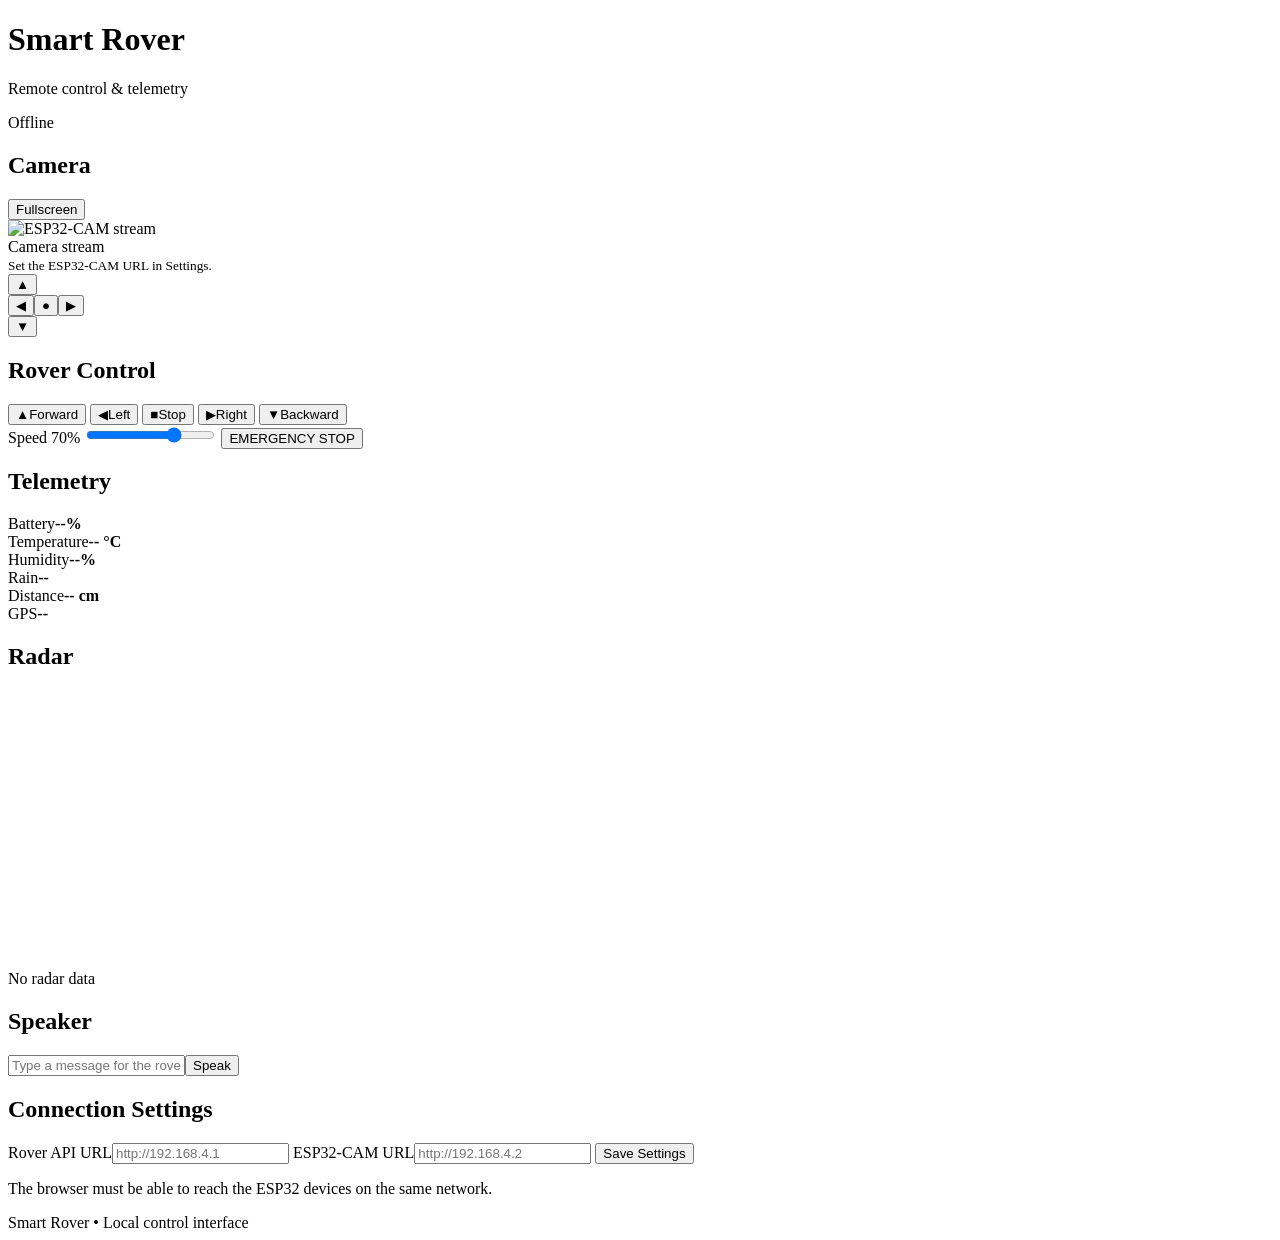
==== Website/index.html @ 69a56b9a "Create index.html" ====
<!DOCTYPE html>
<html lang="en">
<head>
<meta charset="UTF-8">
<meta name="viewport" content="width=device-width, initial-scale=1.0">
<title>Smart Rover Control</title>
<link rel="stylesheet" href="style.css">
</head>
<body>
<header class="topbar">
  <div><h1>Smart Rover</h1><p>Remote control & telemetry</p></div>
  <div class="status"><span id="connectionDot"></span><span id="connectionText">Offline</span></div>
</header>
<main class="grid">
<section class="card video-card">
  <div class="card-head"><h2>Camera</h2><button id="fullscreenBtn" class="small">Fullscreen</button></div>
  <div class="video-wrap"><img id="cameraFeed" alt="ESP32-CAM stream"><div id="cameraPlaceholder">Camera stream<br><small>Set the ESP32-CAM URL in Settings.</small></div></div>
  <div class="camera-controls">
    <button data-cam="up">▲</button>
    <div><button data-cam="left">◀</button><button data-cam="center">●</button><button data-cam="right">▶</button></div>
    <button data-cam="down">▼</button>
  </div>
</section>
<section class="card drive-card">
  <h2>Rover Control</h2>
  <div class="dpad">
    <button data-drive="forward">▲<span>Forward</span></button>
    <button data-drive="left">◀<span>Left</span></button>
    <button data-drive="stop" class="stop">■<span>Stop</span></button>
    <button data-drive="right">▶<span>Right</span></button>
    <button data-drive="backward">▼<span>Backward</span></button>
  </div>
  <label>Speed <output id="speedValue">70%</output></label>
  <input id="speed" type="range" min="0" max="100" value="70">
  <button id="emergency" class="danger">EMERGENCY STOP</button>
</section>
<section class="card telemetry"><h2>Telemetry</h2><div class="stats">
  <div><span>Battery</span><strong id="battery">--%</strong></div>
  <div><span>Temperature</span><strong id="temperature">-- °C</strong></div>
  <div><span>Humidity</span><strong id="humidity">--%</strong></div>
  <div><span>Rain</span><strong id="rain">--</strong></div>
  <div><span>Distance</span><strong id="distance">-- cm</strong></div>
  <div><span>GPS</span><strong id="gps">--</strong></div>
</div></section>
<section class="card radar"><h2>Radar</h2><canvas id="radarCanvas" width="420" height="260"></canvas><p id="radarText">No radar data</p></section>
<section class="card speaker"><h2>Speaker</h2><div class="row"><input id="speakerText" maxlength="120" placeholder="Type a message for the rover"><button id="speakBtn">Speak</button></div></section>
<section class="card settings"><h2>Connection Settings</h2>
<label>Rover API URL<input id="roverUrl" placeholder="http://192.168.4.1"></label>
<label>ESP32-CAM URL<input id="camUrl" placeholder="http://192.168.4.2"></label>
<button id="saveSettings">Save Settings</button>
<p class="muted">The browser must be able to reach the ESP32 devices on the same network.</p>
</section>
</main>
<footer>Smart Rover • Local control interface</footer>
<script src="app.js"></script>
</body>
</html>
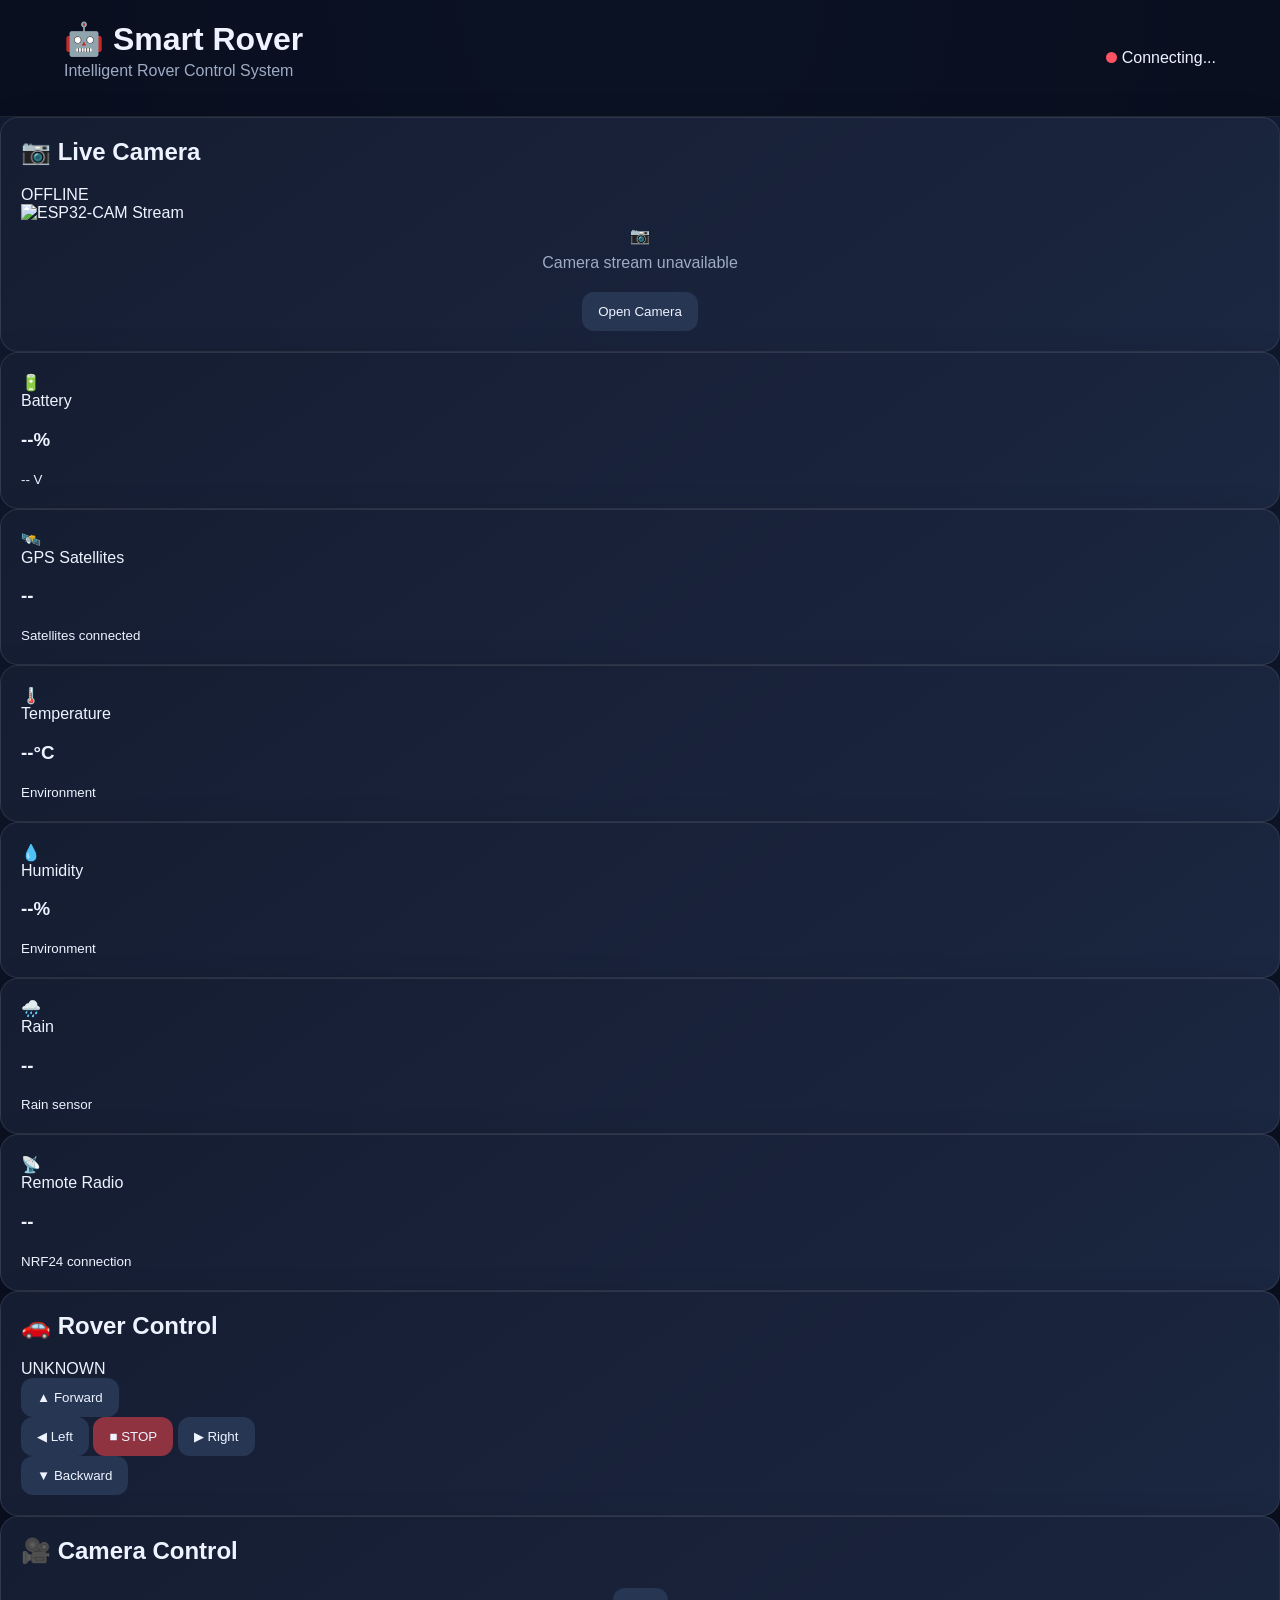
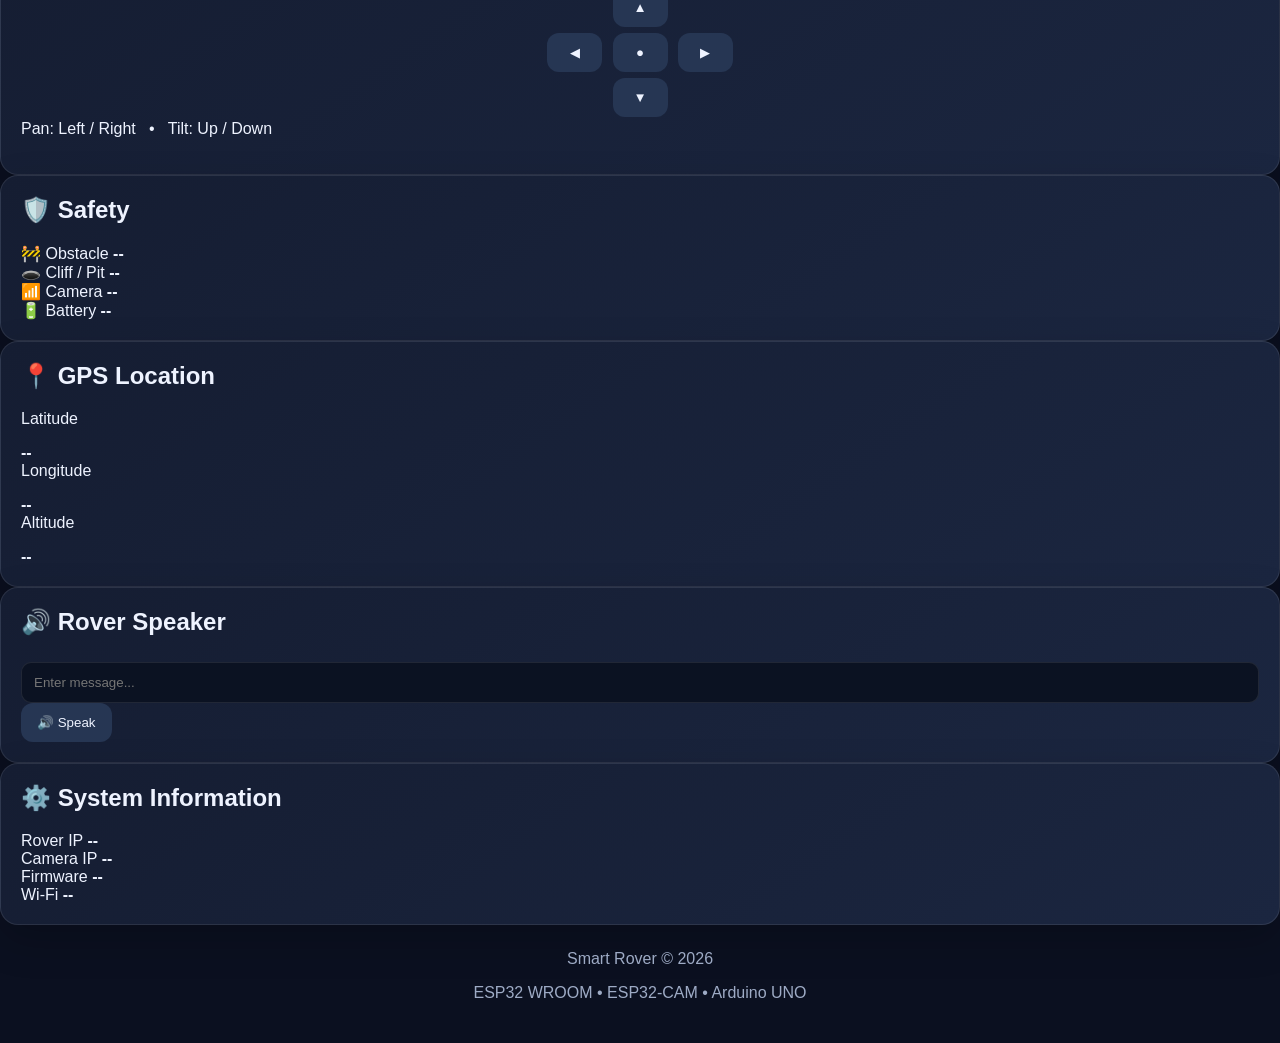
==== commit 4b17ccdc: "Update index.html" ====
--- a/Website/index.html
+++ b/Website/index.html
@@ -1,57 +1,505 @@
 <!DOCTYPE html>
 <html lang="en">
+
 <head>
-<meta charset="UTF-8">
-<meta name="viewport" content="width=device-width, initial-scale=1.0">
-<title>Smart Rover Control</title>
-<link rel="stylesheet" href="style.css">
+    <meta charset="UTF-8">
+
+    <meta
+        name="viewport"
+        content="width=device-width, initial-scale=1.0"
+    >
+
+    <title>Smart Rover</title>
+
+    <link rel="stylesheet" href="style.css">
 </head>
+
 <body>
+
 <header class="topbar">
-  <div><h1>Smart Rover</h1><p>Remote control & telemetry</p></div>
-  <div class="status"><span id="connectionDot"></span><span id="connectionText">Offline</span></div>
+
+    <div>
+        <h1>🤖 Smart Rover</h1>
+        <p>Intelligent Rover Control System</p>
+    </div>
+
+    <div class="connection">
+        <span id="connectionDot" class="dot offline"></span>
+        <span id="connectionText">Connecting...</span>
+    </div>
+
 </header>
-<main class="grid">
-<section class="card video-card">
-  <div class="card-head"><h2>Camera</h2><button id="fullscreenBtn" class="small">Fullscreen</button></div>
-  <div class="video-wrap"><img id="cameraFeed" alt="ESP32-CAM stream"><div id="cameraPlaceholder">Camera stream<br><small>Set the ESP32-CAM URL in Settings.</small></div></div>
-  <div class="camera-controls">
-    <button data-cam="up">▲</button>
-    <div><button data-cam="left">◀</button><button data-cam="center">●</button><button data-cam="right">▶</button></div>
-    <button data-cam="down">▼</button>
-  </div>
-</section>
-<section class="card drive-card">
-  <h2>Rover Control</h2>
-  <div class="dpad">
-    <button data-drive="forward">▲<span>Forward</span></button>
-    <button data-drive="left">◀<span>Left</span></button>
-    <button data-drive="stop" class="stop">■<span>Stop</span></button>
-    <button data-drive="right">▶<span>Right</span></button>
-    <button data-drive="backward">▼<span>Backward</span></button>
-  </div>
-  <label>Speed <output id="speedValue">70%</output></label>
-  <input id="speed" type="range" min="0" max="100" value="70">
-  <button id="emergency" class="danger">EMERGENCY STOP</button>
-</section>
-<section class="card telemetry"><h2>Telemetry</h2><div class="stats">
-  <div><span>Battery</span><strong id="battery">--%</strong></div>
-  <div><span>Temperature</span><strong id="temperature">-- °C</strong></div>
-  <div><span>Humidity</span><strong id="humidity">--%</strong></div>
-  <div><span>Rain</span><strong id="rain">--</strong></div>
-  <div><span>Distance</span><strong id="distance">-- cm</strong></div>
-  <div><span>GPS</span><strong id="gps">--</strong></div>
-</div></section>
-<section class="card radar"><h2>Radar</h2><canvas id="radarCanvas" width="420" height="260"></canvas><p id="radarText">No radar data</p></section>
-<section class="card speaker"><h2>Speaker</h2><div class="row"><input id="speakerText" maxlength="120" placeholder="Type a message for the rover"><button id="speakBtn">Speak</button></div></section>
-<section class="card settings"><h2>Connection Settings</h2>
-<label>Rover API URL<input id="roverUrl" placeholder="http://192.168.4.1"></label>
-<label>ESP32-CAM URL<input id="camUrl" placeholder="http://192.168.4.2"></label>
-<button id="saveSettings">Save Settings</button>
-<p class="muted">The browser must be able to reach the ESP32 devices on the same network.</p>
-</section>
+
+
+<main class="dashboard">
+
+    <!-- =========================
+         CAMERA
+    ========================== -->
+
+    <section class="camera-card card">
+
+        <div class="card-title">
+            <h2>📷 Live Camera</h2>
+
+            <span id="cameraStatus" class="badge">
+                OFFLINE
+            </span>
+        </div>
+
+        <div class="camera-container">
+
+            <img
+                id="cameraStream"
+                src=""
+                alt="ESP32-CAM Stream"
+            >
+
+            <div
+                id="cameraPlaceholder"
+                class="camera-placeholder"
+            >
+                <div class="camera-icon">📷</div>
+                <p>Camera stream unavailable</p>
+
+                <button
+                    class="primary-button"
+                    onclick="openCamera()"
+                >
+                    Open Camera
+                </button>
+            </div>
+
+        </div>
+
+    </section>
+
+
+    <!-- =========================
+         STATUS
+    ========================== -->
+
+    <section class="status-grid">
+
+        <div class="status-card card">
+            <span class="status-icon">🔋</span>
+
+            <div>
+                <p>Battery</p>
+                <h3>
+                    <span id="battery">--</span>%
+                </h3>
+
+                <small>
+                    <span id="voltage">--</span> V
+                </small>
+            </div>
+        </div>
+
+
+        <div class="status-card card">
+            <span class="status-icon">🛰️</span>
+
+            <div>
+                <p>GPS Satellites</p>
+                <h3 id="satellites">--</h3>
+                <small>Satellites connected</small>
+            </div>
+        </div>
+
+
+        <div class="status-card card">
+            <span class="status-icon">🌡️</span>
+
+            <div>
+                <p>Temperature</p>
+                <h3>
+                    <span id="temperature">--</span>°C
+                </h3>
+
+                <small>Environment</small>
+            </div>
+        </div>
+
+
+        <div class="status-card card">
+            <span class="status-icon">💧</span>
+
+            <div>
+                <p>Humidity</p>
+                <h3>
+                    <span id="humidity">--</span>%
+                </h3>
+
+                <small>Environment</small>
+            </div>
+        </div>
+
+
+        <div class="status-card card">
+            <span class="status-icon">🌧️</span>
+
+            <div>
+                <p>Rain</p>
+                <h3 id="rain">--</h3>
+
+                <small>Rain sensor</small>
+            </div>
+        </div>
+
+
+        <div class="status-card card">
+            <span class="status-icon">📡</span>
+
+            <div>
+                <p>Remote Radio</p>
+                <h3 id="radio">--</h3>
+
+                <small>NRF24 connection</small>
+            </div>
+        </div>
+
+    </section>
+
+
+    <!-- =========================
+         ROVER CONTROL
+    ========================== -->
+
+    <section class="card control-card">
+
+        <div class="card-title">
+
+            <h2>🚗 Rover Control</h2>
+
+            <span
+                id="systemState"
+                class="badge"
+            >
+                UNKNOWN
+            </span>
+
+        </div>
+
+
+        <div class="control-pad">
+
+            <button
+                class="control-button forward"
+                onmousedown="move('forward')"
+                ontouchstart="move('forward')"
+            >
+                ▲
+                <span>Forward</span>
+            </button>
+
+
+            <div class="middle-controls">
+
+                <button
+                    class="control-button"
+                    onmousedown="move('left')"
+                    ontouchstart="move('left')"
+                >
+                    ◀
+                    <span>Left</span>
+                </button>
+
+
+                <button
+                    class="control-button stop"
+                    onclick="stopRover()"
+                >
+                    ■
+                    <span>STOP</span>
+                </button>
+
+
+                <button
+                    class="control-button"
+                    onmousedown="move('right')"
+                    ontouchstart="move('right')"
+                >
+                    ▶
+                    <span>Right</span>
+                </button>
+
+            </div>
+
+
+            <button
+                class="control-button backward"
+                onmousedown="move('backward')"
+                ontouchstart="move('backward')"
+            >
+                ▼
+                <span>Backward</span>
+            </button>
+
+        </div>
+
+    </section>
+
+
+    <!-- =========================
+         CAMERA CONTROL
+    ========================== -->
+
+    <section class="two-column">
+
+        <div class="card">
+
+            <div class="card-title">
+                <h2>🎥 Camera Control</h2>
+            </div>
+
+
+            <div class="camera-controls">
+
+                <button
+                    class="camera-button"
+                    onclick="cameraMove('up')"
+                >
+                    ▲
+                </button>
+
+
+                <div>
+
+                    <button
+                        class="camera-button"
+                        onclick="cameraMove('left')"
+                    >
+                        ◀
+                    </button>
+
+
+                    <button
+                        class="camera-button center"
+                        onclick="cameraCenter()"
+                    >
+                        ●
+                    </button>
+
+
+                    <button
+                        class="camera-button"
+                        onclick="cameraMove('right')"
+                    >
+                        ▶
+                    </button>
+
+                </div>
+
+
+                <button
+                    class="camera-button"
+                    onclick="cameraMove('down')"
+                >
+                    ▼
+                </button>
+
+            </div>
+
+            <p class="hint">
+                Pan: Left / Right &nbsp; • &nbsp;
+                Tilt: Up / Down
+            </p>
+
+        </div>
+
+
+        <!-- =========================
+             SAFETY
+        ========================== -->
+
+        <div class="card">
+
+            <div class="card-title">
+                <h2>🛡️ Safety</h2>
+            </div>
+
+
+            <div class="safety-row">
+
+                <span>🚧 Obstacle</span>
+
+                <strong id="obstacle">
+                    --
+                </strong>
+
+            </div>
+
+
+            <div class="safety-row">
+
+                <span>🕳️ Cliff / Pit</span>
+
+                <strong id="cliff">
+                    --
+                </strong>
+
+            </div>
+
+
+            <div class="safety-row">
+
+                <span>📶 Camera</span>
+
+                <strong id="cameraConnection">
+                    --
+                </strong>
+
+            </div>
+
+
+            <div class="safety-row">
+
+                <span>🔋 Battery</span>
+
+                <strong id="batterySafety">
+                    --
+                </strong>
+
+            </div>
+
+        </div>
+
+    </section>
+
+
+    <!-- =========================
+         GPS
+    ========================== -->
+
+    <section class="card">
+
+        <div class="card-title">
+            <h2>📍 GPS Location</h2>
+        </div>
+
+
+        <div class="gps-grid">
+
+            <div>
+                <p>Latitude</p>
+                <strong id="latitude">
+                    --
+                </strong>
+            </div>
+
+
+            <div>
+                <p>Longitude</p>
+                <strong id="longitude">
+                    --
+                </strong>
+            </div>
+
+
+            <div>
+                <p>Altitude</p>
+                <strong id="altitude">
+                    --
+                </strong>
+            </div>
+
+        </div>
+
+    </section>
+
+
+    <!-- =========================
+         SPEAKER
+    ========================== -->
+
+    <section class="card speaker-card">
+
+        <div class="card-title">
+            <h2>🔊 Rover Speaker</h2>
+        </div>
+
+
+        <div class="speaker-controls">
+
+            <input
+                id="speakerText"
+                type="text"
+                placeholder="Enter message..."
+                maxlength="100"
+            >
+
+
+            <button
+                class="primary-button"
+                onclick="speakText()"
+            >
+                🔊 Speak
+            </button>
+
+        </div>
+
+    </section>
+
+
+    <!-- =========================
+         SYSTEM INFORMATION
+    ========================== -->
+
+    <section class="card system-card">
+
+        <div class="card-title">
+            <h2>⚙️ System Information</h2>
+        </div>
+
+
+        <div class="system-grid">
+
+            <div>
+                <span>Rover IP</span>
+                <strong id="roverIP">--</strong>
+            </div>
+
+
+            <div>
+                <span>Camera IP</span>
+                <strong id="cameraIP">--</strong>
+            </div>
+
+
+            <div>
+                <span>Firmware</span>
+                <strong id="firmware">--</strong>
+            </div>
+
+
+            <div>
+                <span>Wi-Fi</span>
+                <strong id="wifiStatus">--</strong>
+            </div>
+
+        </div>
+
+    </section>
+
 </main>
-<footer>Smart Rover • Local control interface</footer>
+
+
+<footer>
+
+    <p>
+        Smart Rover © 2026
+    </p>
+
+    <p>
+        ESP32 WROOM • ESP32-CAM • Arduino UNO
+    </p>
+
+</footer>
+
+
 <script src="app.js"></script>
+
 </body>
+
 </html>
--- a/Website/style.css
+++ b/Website/style.css
@@ -0,0 +1,13 @@
+:root{--bg:#0b1020;--card:#151d32;--card2:#1b2640;--text:#eef3ff;--muted:#9eabc5;--danger:#ff5364;--ok:#48d597;--border:rgba(255,255,255,.09)}
+*{box-sizing:border-box}body{margin:0;background:radial-gradient(circle at top,#172642,var(--bg) 55%);color:var(--text);font-family:Arial,sans-serif}
+.topbar{display:flex;justify-content:space-between;align-items:center;padding:20px 5%;border-bottom:1px solid var(--border);background:rgba(5,9,20,.65)}
+h1,h2,p{margin-top:0}h1{margin-bottom:4px}.topbar p,.muted{color:var(--muted)}.status{display:flex;gap:9px;align-items:center;font-weight:bold}#connectionDot{width:11px;height:11px;border-radius:50%;background:var(--danger);display:inline-block}
+.grid{width:min(1200px,92%);margin:25px auto;display:grid;grid-template-columns:repeat(2,minmax(0,1fr));gap:18px}.card{background:linear-gradient(145deg,var(--card),var(--card2));border:1px solid var(--border);border-radius:18px;padding:20px;box-shadow:0 15px 40px rgba(0,0,0,.2)}
+.video-card{grid-column:span 2}.card-head{display:flex;justify-content:space-between;align-items:center}.video-wrap{position:relative;background:#05070d;min-height:380px;border-radius:12px;overflow:hidden;display:flex;align-items:center;justify-content:center}
+#cameraFeed{width:100%;height:100%;max-height:560px;object-fit:contain;display:none}#cameraPlaceholder{text-align:center;color:var(--muted);line-height:1.7}
+button{border:0;border-radius:12px;background:#263653;color:var(--text);padding:12px 16px;cursor:pointer}button:hover{background:#345078}.small{padding:8px 12px}.danger{background:var(--danger);width:100%;margin-top:18px;font-weight:bold}.stop{background:#8f3340}
+.dpad{display:grid;grid-template-columns:repeat(3,1fr);gap:10px;max-width:330px;margin:20px auto}.dpad button:nth-child(1){grid-column:2}.dpad button:nth-child(2){grid-column:1}.dpad button:nth-child(3){grid-column:2}.dpad button:nth-child(4){grid-column:3}.dpad button:nth-child(5){grid-column:2}.dpad button span{display:block;font-size:11px;color:var(--muted);margin-top:3px}
+.camera-controls{text-align:center;margin-top:14px}.camera-controls button{margin:3px;min-width:55px}label{display:block;margin:14px 0;color:var(--muted)}input[type=range]{width:100%}
+input[type=text],input:not([type]){width:100%;padding:12px;border-radius:10px;border:1px solid var(--border);background:#0b1222;color:var(--text);margin-top:7px}.stats{display:grid;grid-template-columns:repeat(2,1fr);gap:12px}.stats div{padding:15px;background:#0e1628;border-radius:12px}.stats span{display:block;color:var(--muted);font-size:13px;margin-bottom:6px}.stats strong{font-size:22px}
+#radarCanvas{width:100%;height:auto;background:#07120f;border-radius:12px}.row{display:flex;gap:10px}.row input{flex:1;margin:0}footer{text-align:center;color:var(--muted);padding:25px}
+@media(max-width:800px){.grid{grid-template-columns:1fr}.video-card{grid-column:span 1}.video-wrap{min-height:240px}}
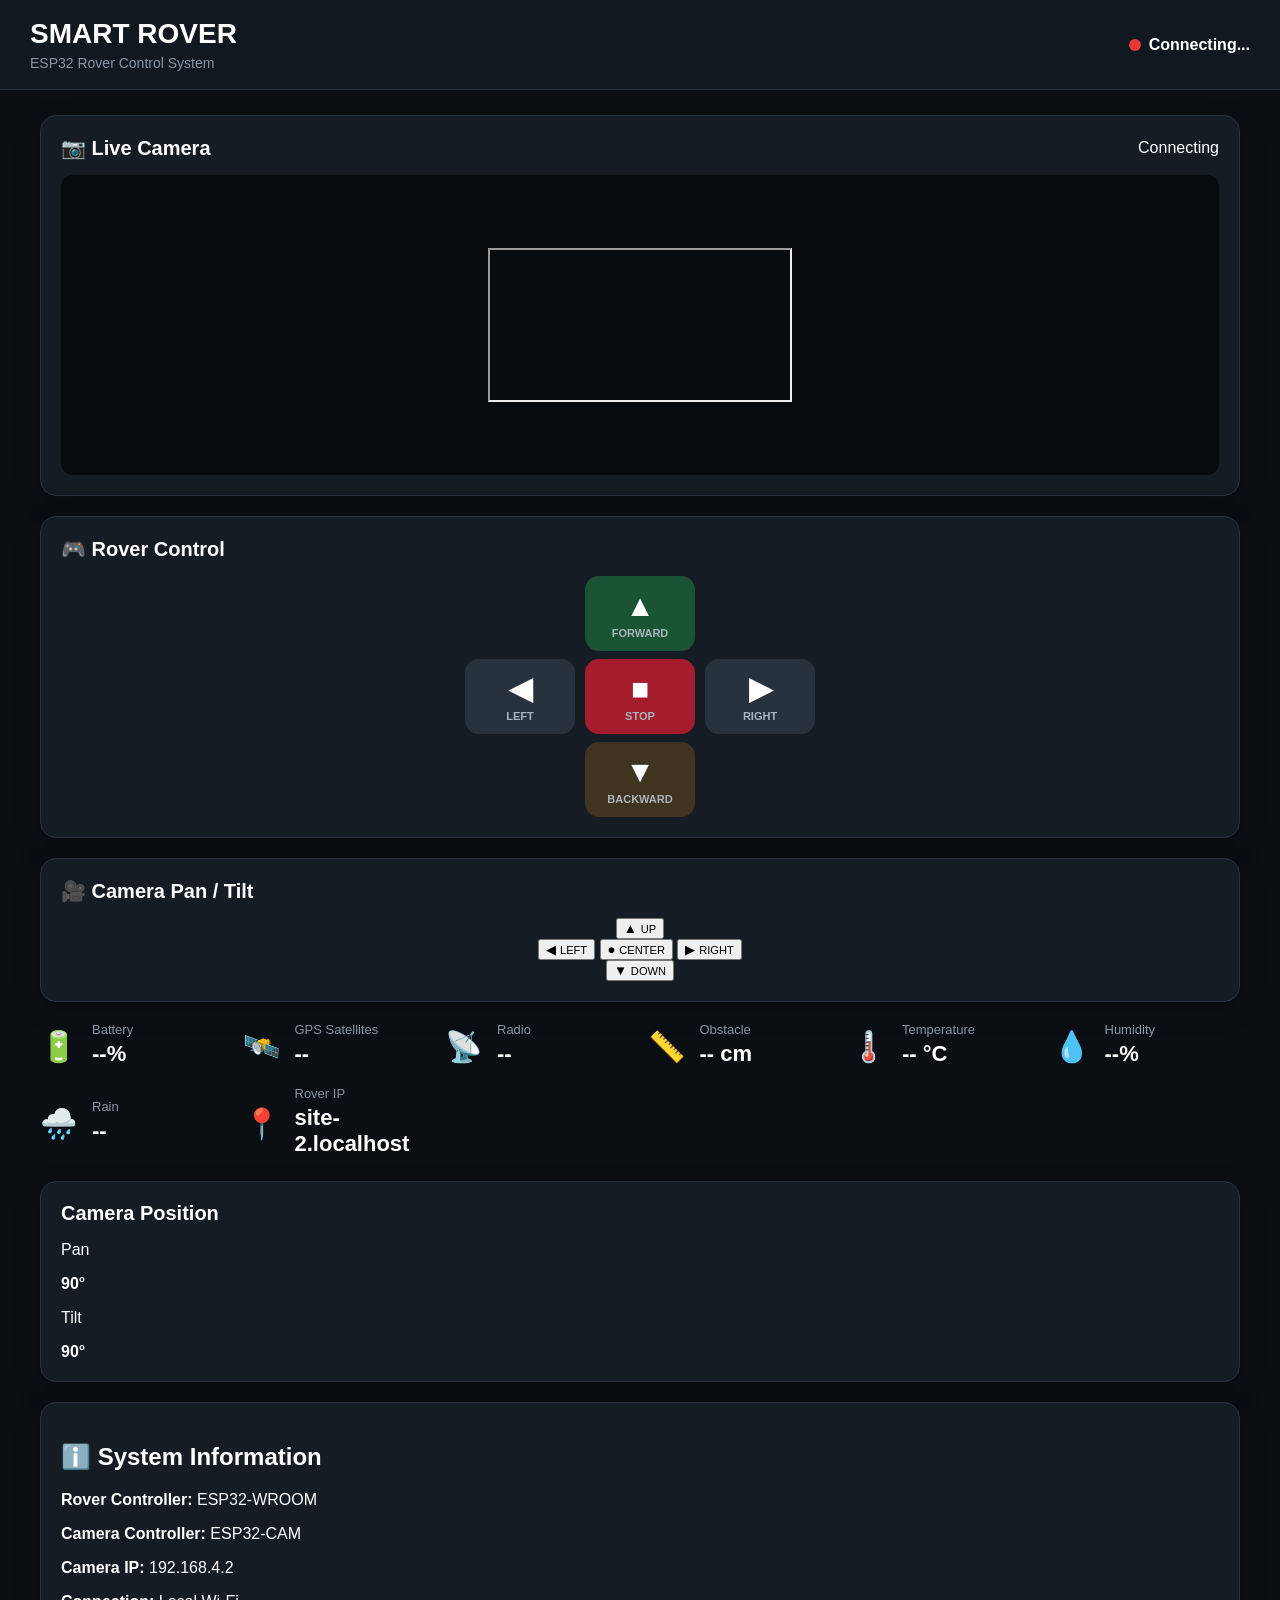
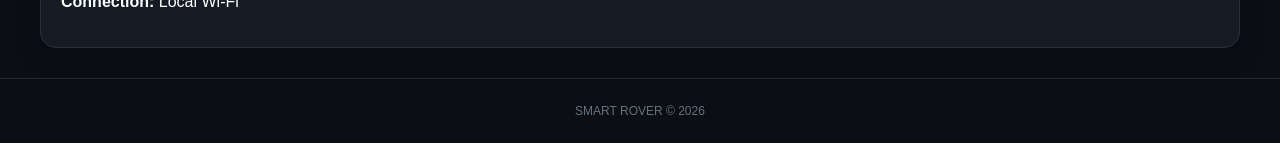
==== commit ac6bd943: "Update index.html" ====
--- a/Website/index.html
+++ b/Website/index.html
@@ -1,15 +1,12 @@
 <!DOCTYPE html>
 <html lang="en">
-
 <head>
     <meta charset="UTF-8">
 
-    <meta
-        name="viewport"
-        content="width=device-width, initial-scale=1.0"
-    >
-
-    <title>Smart Rover</title>
+    <meta name="viewport"
+          content="width=device-width, initial-scale=1.0">
+
+    <title>Smart Rover Control</title>
 
     <link rel="stylesheet" href="style.css">
 </head>
@@ -17,468 +14,277 @@
 <body>
 
 <header class="topbar">
-
     <div>
-        <h1>🤖 Smart Rover</h1>
-        <p>Intelligent Rover Control System</p>
+        <h1>SMART ROVER</h1>
+        <p>ESP32 Rover Control System</p>
     </div>
 
     <div class="connection">
         <span id="connectionDot" class="dot offline"></span>
         <span id="connectionText">Connecting...</span>
     </div>
-
 </header>
 
 
 <main class="dashboard">
 
-    <!-- =========================
-         CAMERA
-    ========================== -->
-
-    <section class="camera-card card">
+    <!-- CAMERA -->
+    <section class="card camera-card">
 
         <div class="card-title">
             <h2>📷 Live Camera</h2>
 
-            <span id="cameraStatus" class="badge">
-                OFFLINE
+            <span id="cameraStatus" class="status">
+                Connecting
             </span>
         </div>
 
         <div class="camera-container">
 
-            <img
-                id="cameraStream"
-                src=""
-                alt="ESP32-CAM Stream"
-            >
-
-            <div
-                id="cameraPlaceholder"
-                class="camera-placeholder"
-            >
-                <div class="camera-icon">📷</div>
-                <p>Camera stream unavailable</p>
+            <iframe
+                id="cameraFrame"
+                src="http://192.168.4.2"
+                allowfullscreen>
+            </iframe>
+
+        </div>
+
+    </section>
+
+
+    <!-- ROVER CONTROL -->
+    <section class="card">
+
+        <div class="card-title">
+            <h2>🎮 Rover Control</h2>
+        </div>
+
+        <div class="control-pad">
+
+            <button
+                class="control-button forward"
+                id="forwardBtn">
+                ▲
+                <span>FORWARD</span>
+            </button>
+
+            <div class="middle-controls">
 
                 <button
-                    class="primary-button"
-                    onclick="openCamera()"
-                >
-                    Open Camera
-                </button>
-            </div>
-
-        </div>
-
-    </section>
-
-
-    <!-- =========================
-         STATUS
-    ========================== -->
-
+                    class="control-button"
+                    id="leftBtn">
+                    ◀
+                    <span>LEFT</span>
+                </button>
+
+                <button
+                    class="control-button stop"
+                    id="stopBtn">
+                    ■
+                    <span>STOP</span>
+                </button>
+
+                <button
+                    class="control-button"
+                    id="rightBtn">
+                    ▶
+                    <span>RIGHT</span>
+                </button>
+
+            </div>
+
+            <button
+                class="control-button backward"
+                id="backwardBtn">
+                ▼
+                <span>BACKWARD</span>
+            </button>
+
+        </div>
+
+    </section>
+
+
+    <!-- CAMERA PAN / TILT -->
+    <section class="card">
+
+        <div class="card-title">
+            <h2>🎥 Camera Pan / Tilt</h2>
+        </div>
+
+        <div class="camera-controls">
+
+            <button id="cameraUp">
+                ▲
+                <small>UP</small>
+            </button>
+
+            <div class="camera-middle">
+
+                <button id="cameraLeft">
+                    ◀
+                    <small>LEFT</small>
+                </button>
+
+                <button id="cameraCenter">
+                    ●
+                    <small>CENTER</small>
+                </button>
+
+                <button id="cameraRight">
+                    ▶
+                    <small>RIGHT</small>
+                </button>
+
+            </div>
+
+            <button id="cameraDown">
+                ▼
+                <small>DOWN</small>
+            </button>
+
+        </div>
+
+    </section>
+
+
+    <!-- STATUS -->
     <section class="status-grid">
 
-        <div class="status-card card">
-            <span class="status-icon">🔋</span>
-
+        <div class="status-card">
+            <div class="status-icon">🔋</div>
             <div>
                 <p>Battery</p>
                 <h3>
                     <span id="battery">--</span>%
                 </h3>
-
-                <small>
-                    <span id="voltage">--</span> V
-                </small>
-            </div>
-        </div>
-
-
-        <div class="status-card card">
-            <span class="status-icon">🛰️</span>
-
+            </div>
+        </div>
+
+
+        <div class="status-card">
+            <div class="status-icon">🛰️</div>
             <div>
                 <p>GPS Satellites</p>
                 <h3 id="satellites">--</h3>
-                <small>Satellites connected</small>
-            </div>
-        </div>
-
-
-        <div class="status-card card">
-            <span class="status-icon">🌡️</span>
-
+            </div>
+        </div>
+
+
+        <div class="status-card">
+            <div class="status-icon">📡</div>
+            <div>
+                <p>Radio</p>
+                <h3 id="radio">--</h3>
+            </div>
+        </div>
+
+
+        <div class="status-card">
+            <div class="status-icon">📏</div>
+            <div>
+                <p>Obstacle</p>
+                <h3>
+                    <span id="distance">--</span> cm
+                </h3>
+            </div>
+        </div>
+
+
+        <div class="status-card">
+            <div class="status-icon">🌡️</div>
             <div>
                 <p>Temperature</p>
                 <h3>
-                    <span id="temperature">--</span>°C
+                    <span id="temperature">--</span> °C
                 </h3>
-
-                <small>Environment</small>
-            </div>
-        </div>
-
-
-        <div class="status-card card">
-            <span class="status-icon">💧</span>
-
+            </div>
+        </div>
+
+
+        <div class="status-card">
+            <div class="status-icon">💧</div>
             <div>
                 <p>Humidity</p>
                 <h3>
                     <span id="humidity">--</span>%
                 </h3>
-
-                <small>Environment</small>
-            </div>
-        </div>
-
-
-        <div class="status-card card">
-            <span class="status-icon">🌧️</span>
-
+            </div>
+        </div>
+
+
+        <div class="status-card">
+            <div class="status-icon">🌧️</div>
             <div>
                 <p>Rain</p>
                 <h3 id="rain">--</h3>
-
-                <small>Rain sensor</small>
-            </div>
-        </div>
-
-
-        <div class="status-card card">
-            <span class="status-icon">📡</span>
-
-            <div>
-                <p>Remote Radio</p>
-                <h3 id="radio">--</h3>
-
-                <small>NRF24 connection</small>
-            </div>
-        </div>
-
-    </section>
-
-
-    <!-- =========================
-         ROVER CONTROL
-    ========================== -->
-
-    <section class="card control-card">
+            </div>
+        </div>
+
+
+        <div class="status-card">
+            <div class="status-icon">📍</div>
+            <div>
+                <p>Rover IP</p>
+                <h3 id="roverIP">--</h3>
+            </div>
+        </div>
+
+    </section>
+
+
+    <!-- CAMERA POSITION -->
+    <section class="card">
 
         <div class="card-title">
-
-            <h2>🚗 Rover Control</h2>
-
-            <span
-                id="systemState"
-                class="badge"
-            >
-                UNKNOWN
-            </span>
-
-        </div>
-
-
-        <div class="control-pad">
-
-            <button
-                class="control-button forward"
-                onmousedown="move('forward')"
-                ontouchstart="move('forward')"
-            >
-                ▲
-                <span>Forward</span>
-            </button>
-
-
-            <div class="middle-controls">
-
-                <button
-                    class="control-button"
-                    onmousedown="move('left')"
-                    ontouchstart="move('left')"
-                >
-                    ◀
-                    <span>Left</span>
-                </button>
-
-
-                <button
-                    class="control-button stop"
-                    onclick="stopRover()"
-                >
-                    ■
-                    <span>STOP</span>
-                </button>
-
-
-                <button
-                    class="control-button"
-                    onmousedown="move('right')"
-                    ontouchstart="move('right')"
-                >
-                    ▶
-                    <span>Right</span>
-                </button>
-
-            </div>
-
-
-            <button
-                class="control-button backward"
-                onmousedown="move('backward')"
-                ontouchstart="move('backward')"
-            >
-                ▼
-                <span>Backward</span>
-            </button>
-
-        </div>
-
-    </section>
-
-
-    <!-- =========================
-         CAMERA CONTROL
-    ========================== -->
-
-    <section class="two-column">
-
-        <div class="card">
-
-            <div class="card-title">
-                <h2>🎥 Camera Control</h2>
-            </div>
-
-
-            <div class="camera-controls">
-
-                <button
-                    class="camera-button"
-                    onclick="cameraMove('up')"
-                >
-                    ▲
-                </button>
-
-
-                <div>
-
-                    <button
-                        class="camera-button"
-                        onclick="cameraMove('left')"
-                    >
-                        ◀
-                    </button>
-
-
-                    <button
-                        class="camera-button center"
-                        onclick="cameraCenter()"
-                    >
-                        ●
-                    </button>
-
-
-                    <button
-                        class="camera-button"
-                        onclick="cameraMove('right')"
-                    >
-                        ▶
-                    </button>
-
-                </div>
-
-
-                <button
-                    class="camera-button"
-                    onclick="cameraMove('down')"
-                >
-                    ▼
-                </button>
-
-            </div>
-
-            <p class="hint">
-                Pan: Left / Right &nbsp; • &nbsp;
-                Tilt: Up / Down
-            </p>
-
-        </div>
-
-
-        <!-- =========================
-             SAFETY
-        ========================== -->
-
-        <div class="card">
-
-            <div class="card-title">
-                <h2>🛡️ Safety</h2>
-            </div>
-
-
-            <div class="safety-row">
-
-                <span>🚧 Obstacle</span>
-
-                <strong id="obstacle">
-                    --
+            <h2>Camera Position</h2>
+        </div>
+
+        <div class="position-grid">
+
+            <div>
+                <p>Pan</p>
+                <strong>
+                    <span id="pan">90</span>°
                 </strong>
-
-            </div>
-
-
-            <div class="safety-row">
-
-                <span>🕳️ Cliff / Pit</span>
-
-                <strong id="cliff">
-                    --
+            </div>
+
+            <div>
+                <p>Tilt</p>
+                <strong>
+                    <span id="tilt">90</span>°
                 </strong>
-
-            </div>
-
-
-            <div class="safety-row">
-
-                <span>📶 Camera</span>
-
-                <strong id="cameraConnection">
-                    --
-                </strong>
-
-            </div>
-
-
-            <div class="safety-row">
-
-                <span>🔋 Battery</span>
-
-                <strong id="batterySafety">
-                    --
-                </strong>
-
-            </div>
-
-        </div>
-
-    </section>
-
-
-    <!-- =========================
-         GPS
-    ========================== -->
-
-    <section class="card">
-
-        <div class="card-title">
-            <h2>📍 GPS Location</h2>
-        </div>
-
-
-        <div class="gps-grid">
-
-            <div>
-                <p>Latitude</p>
-                <strong id="latitude">
-                    --
-                </strong>
-            </div>
-
-
-            <div>
-                <p>Longitude</p>
-                <strong id="longitude">
-                    --
-                </strong>
-            </div>
-
-
-            <div>
-                <p>Altitude</p>
-                <strong id="altitude">
-                    --
-                </strong>
-            </div>
-
-        </div>
-
-    </section>
-
-
-    <!-- =========================
-         SPEAKER
-    ========================== -->
-
-    <section class="card speaker-card">
-
-        <div class="card-title">
-            <h2>🔊 Rover Speaker</h2>
-        </div>
-
-
-        <div class="speaker-controls">
-
-            <input
-                id="speakerText"
-                type="text"
-                placeholder="Enter message..."
-                maxlength="100"
-            >
-
-
-            <button
-                class="primary-button"
-                onclick="speakText()"
-            >
-                🔊 Speak
-            </button>
-
-        </div>
-
-    </section>
-
-
-    <!-- =========================
-         SYSTEM INFORMATION
-    ========================== -->
-
-    <section class="card system-card">
-
-        <div class="card-title">
-            <h2>⚙️ System Information</h2>
-        </div>
-
-
-        <div class="system-grid">
-
-            <div>
-                <span>Rover IP</span>
-                <strong id="roverIP">--</strong>
-            </div>
-
-
-            <div>
-                <span>Camera IP</span>
-                <strong id="cameraIP">--</strong>
-            </div>
-
-
-            <div>
-                <span>Firmware</span>
-                <strong id="firmware">--</strong>
-            </div>
-
-
-            <div>
-                <span>Wi-Fi</span>
-                <strong id="wifiStatus">--</strong>
-            </div>
-
-        </div>
+            </div>
+
+        </div>
+
+    </section>
+
+
+    <!-- SYSTEM INFORMATION -->
+    <section class="card information">
+
+        <h2>ℹ️ System Information</h2>
+
+        <p>
+            <strong>Rover Controller:</strong>
+            ESP32-WROOM
+        </p>
+
+        <p>
+            <strong>Camera Controller:</strong>
+            ESP32-CAM
+        </p>
+
+        <p>
+            <strong>Camera IP:</strong>
+            192.168.4.2
+        </p>
+
+        <p>
+            <strong>Connection:</strong>
+            Local Wi-Fi
+        </p>
 
     </section>
 
@@ -486,20 +292,11 @@
 
 
 <footer>
-
-    <p>
-        Smart Rover © 2026
-    </p>
-
-    <p>
-        ESP32 WROOM • ESP32-CAM • Arduino UNO
-    </p>
-
+    SMART ROVER © 2026
 </footer>
 
 
 <script src="app.js"></script>
 
 </body>
-
 </html>
--- a/Website/style.css
+++ b/Website/style.css
@@ -1,13 +1,780 @@
-:root{--bg:#0b1020;--card:#151d32;--card2:#1b2640;--text:#eef3ff;--muted:#9eabc5;--danger:#ff5364;--ok:#48d597;--border:rgba(255,255,255,.09)}
-*{box-sizing:border-box}body{margin:0;background:radial-gradient(circle at top,#172642,var(--bg) 55%);color:var(--text);font-family:Arial,sans-serif}
-.topbar{display:flex;justify-content:space-between;align-items:center;padding:20px 5%;border-bottom:1px solid var(--border);background:rgba(5,9,20,.65)}
-h1,h2,p{margin-top:0}h1{margin-bottom:4px}.topbar p,.muted{color:var(--muted)}.status{display:flex;gap:9px;align-items:center;font-weight:bold}#connectionDot{width:11px;height:11px;border-radius:50%;background:var(--danger);display:inline-block}
-.grid{width:min(1200px,92%);margin:25px auto;display:grid;grid-template-columns:repeat(2,minmax(0,1fr));gap:18px}.card{background:linear-gradient(145deg,var(--card),var(--card2));border:1px solid var(--border);border-radius:18px;padding:20px;box-shadow:0 15px 40px rgba(0,0,0,.2)}
-.video-card{grid-column:span 2}.card-head{display:flex;justify-content:space-between;align-items:center}.video-wrap{position:relative;background:#05070d;min-height:380px;border-radius:12px;overflow:hidden;display:flex;align-items:center;justify-content:center}
-#cameraFeed{width:100%;height:100%;max-height:560px;object-fit:contain;display:none}#cameraPlaceholder{text-align:center;color:var(--muted);line-height:1.7}
-button{border:0;border-radius:12px;background:#263653;color:var(--text);padding:12px 16px;cursor:pointer}button:hover{background:#345078}.small{padding:8px 12px}.danger{background:var(--danger);width:100%;margin-top:18px;font-weight:bold}.stop{background:#8f3340}
-.dpad{display:grid;grid-template-columns:repeat(3,1fr);gap:10px;max-width:330px;margin:20px auto}.dpad button:nth-child(1){grid-column:2}.dpad button:nth-child(2){grid-column:1}.dpad button:nth-child(3){grid-column:2}.dpad button:nth-child(4){grid-column:3}.dpad button:nth-child(5){grid-column:2}.dpad button span{display:block;font-size:11px;color:var(--muted);margin-top:3px}
-.camera-controls{text-align:center;margin-top:14px}.camera-controls button{margin:3px;min-width:55px}label{display:block;margin:14px 0;color:var(--muted)}input[type=range]{width:100%}
-input[type=text],input:not([type]){width:100%;padding:12px;border-radius:10px;border:1px solid var(--border);background:#0b1222;color:var(--text);margin-top:7px}.stats{display:grid;grid-template-columns:repeat(2,1fr);gap:12px}.stats div{padding:15px;background:#0e1628;border-radius:12px}.stats span{display:block;color:var(--muted);font-size:13px;margin-bottom:6px}.stats strong{font-size:22px}
-#radarCanvas{width:100%;height:auto;background:#07120f;border-radius:12px}.row{display:flex;gap:10px}.row input{flex:1;margin:0}footer{text-align:center;color:var(--muted);padding:25px}
-@media(max-width:800px){.grid{grid-template-columns:1fr}.video-card{grid-column:span 1}.video-wrap{min-height:240px}}
+/* =========================================
+   SMART ROVER
+   Main Website Style
+========================================= */
+
+* {
+    box-sizing: border-box;
+}
+
+
+body {
+    margin: 0;
+
+    font-family:
+        Arial,
+        Helvetica,
+        sans-serif;
+
+    background:
+        #0b0f14;
+
+    color: #ffffff;
+}
+
+
+/* =========================================
+   TOP BAR
+========================================= */
+
+.topbar {
+
+    display: flex;
+
+    justify-content: space-between;
+
+    align-items: center;
+
+    padding: 18px 30px;
+
+    background: #111820;
+
+    border-bottom:
+        1px solid #26313c;
+
+    position: sticky;
+
+    top: 0;
+
+    z-index: 10;
+}
+
+
+.topbar h1 {
+
+    margin: 0;
+
+    font-size: 28px;
+}
+
+
+.topbar p {
+
+    margin:
+        5px 0 0;
+
+    color: #8996a3;
+
+    font-size: 14px;
+}
+
+
+.connection {
+
+    display: flex;
+
+    align-items: center;
+
+    gap: 8px;
+
+    font-weight: bold;
+}
+
+
+.dot {
+
+    width: 12px;
+
+    height: 12px;
+
+    border-radius: 50%;
+
+    display: inline-block;
+}
+
+
+.dot.online {
+
+    background: #25d366;
+
+    box-shadow:
+        0 0 10px #25d366;
+}
+
+
+.dot.offline {
+
+    background: #e53935;
+}
+
+
+/* =========================================
+   DASHBOARD
+========================================= */
+
+.dashboard {
+
+    width: 95%;
+
+    max-width: 1200px;
+
+    margin:
+        25px auto;
+
+    display: flex;
+
+    flex-direction: column;
+
+    gap: 20px;
+}
+
+
+/* =========================================
+   CARDS
+========================================= */
+
+.card {
+
+    background:
+        #151c24;
+
+    border:
+        1px solid #27323e;
+
+    border-radius: 16px;
+
+    padding: 20px;
+
+    box-shadow:
+        0 8px 25px rgba(0, 0, 0, 0.25);
+}
+
+
+.card-title {
+
+    display: flex;
+
+    align-items: center;
+
+    justify-content: space-between;
+
+    margin-bottom: 15px;
+}
+
+
+.card-title h2 {
+
+    margin: 0;
+
+    font-size: 20px;
+}
+
+
+/* =========================================
+   BADGES
+========================================= */
+
+.badge {
+
+    background: #29333d;
+
+    color: #aeb9c4;
+
+    padding:
+        6px 12px;
+
+    border-radius: 20px;
+
+    font-size: 12px;
+
+    font-weight: bold;
+}
+
+
+.badge.online {
+
+    background: #103c28;
+
+    color: #45e58a;
+}
+
+
+/* =========================================
+   CAMERA
+========================================= */
+
+.camera-container {
+
+    background: #080b0e;
+
+    border-radius: 12px;
+
+    overflow: hidden;
+
+    min-height: 300px;
+
+    display: flex;
+
+    justify-content: center;
+
+    align-items: center;
+
+    position: relative;
+}
+
+
+#cameraStream {
+
+    width: 100%;
+
+    max-height: 600px;
+
+    object-fit: contain;
+
+    display: none;
+}
+
+
+.camera-placeholder {
+
+    text-align: center;
+
+    padding: 50px;
+
+    color: #7f8b96;
+}
+
+
+.camera-icon {
+
+    font-size: 60px;
+
+    margin-bottom: 15px;
+}
+
+
+/* =========================================
+   STATUS CARDS
+========================================= */
+
+.status-grid {
+
+    display: grid;
+
+    grid-template-columns:
+        repeat(6, 1fr);
+
+    gap: 15px;
+}
+
+
+.status-card {
+
+    display: flex;
+
+    align-items: center;
+
+    gap: 15px;
+}
+
+
+.status-icon {
+
+    font-size: 30px;
+}
+
+
+.status-card p {
+
+    margin: 0;
+
+    color: #8996a3;
+
+    font-size: 13px;
+}
+
+
+.status-card h3 {
+
+    margin:
+        4px 0;
+
+    font-size: 22px;
+}
+
+
+.status-card small {
+
+    color: #687581;
+}
+
+
+/* =========================================
+   ROVER CONTROL
+========================================= */
+
+.control-card {
+
+    text-align: center;
+}
+
+
+.control-pad {
+
+    display: flex;
+
+    flex-direction: column;
+
+    align-items: center;
+
+    gap: 8px;
+}
+
+
+.middle-controls {
+
+    display: flex;
+
+    gap: 10px;
+}
+
+
+.control-button {
+
+    width: 110px;
+
+    height: 75px;
+
+    border: none;
+
+    border-radius: 14px;
+
+    background: #27323d;
+
+    color: white;
+
+    font-size: 30px;
+
+    font-weight: bold;
+
+    cursor: pointer;
+
+    transition:
+        transform 0.1s,
+        background 0.1s;
+}
+
+
+.control-button span {
+
+    display: block;
+
+    font-size: 11px;
+
+    margin-top: 4px;
+
+    color: #aab4bd;
+}
+
+
+.control-button:hover {
+
+    background: #344351;
+}
+
+
+.control-button:active {
+
+    transform: scale(0.94);
+}
+
+
+.control-button.stop {
+
+    background: #a51d2d;
+}
+
+
+.control-button.stop:hover {
+
+    background: #c52638;
+}
+
+
+.forward {
+
+    background: #1b5435;
+}
+
+
+.backward {
+
+    background: #3e3420;
+}
+
+
+/* =========================================
+   TWO COLUMN
+========================================= */
+
+.two-column {
+
+    display: grid;
+
+    grid-template-columns:
+        1fr 1fr;
+
+    gap: 20px;
+}
+
+
+/* =========================================
+   CAMERA CONTROLS
+========================================= */
+
+.camera-controls {
+
+    text-align: center;
+}
+
+
+.camera-button {
+
+    width: 65px;
+
+    height: 55px;
+
+    margin: 5px;
+
+    border: none;
+
+    border-radius: 12px;
+
+    background: #27323d;
+
+    color: white;
+
+    font-size: 22px;
+
+    cursor: pointer;
+}
+
+
+.camera-button:hover {
+
+    background: #344351;
+}
+
+
+.camera-button.center {
+
+    background: #1e6840;
+}
+
+
+.hint {
+
+    color: #77838e;
+
+    font-size: 12px;
+
+    margin-top: 10px;
+}
+
+
+/* =========================================
+   SAFETY
+========================================= */
+
+.safety-row {
+
+    display: flex;
+
+    justify-content: space-between;
+
+    padding:
+        13px 5px;
+
+    border-bottom:
+        1px solid #27323d;
+}
+
+
+.safety-row:last-child {
+
+    border-bottom: none;
+}
+
+
+.safety-row strong {
+
+    color: #45d483;
+}
+
+
+/* =========================================
+   GPS
+========================================= */
+
+.gps-grid {
+
+    display: grid;
+
+    grid-template-columns:
+        repeat(3, 1fr);
+
+    gap: 15px;
+}
+
+
+.gps-grid div {
+
+    background: #10161d;
+
+    padding: 15px;
+
+    border-radius: 10px;
+}
+
+
+.gps-grid p {
+
+    margin:
+        0 0 7px;
+
+    color: #7f8b96;
+
+    font-size: 13px;
+}
+
+
+.gps-grid strong {
+
+    font-size: 17px;
+}
+
+
+/* =========================================
+   SPEAKER
+========================================= */
+
+.speaker-controls {
+
+    display: flex;
+
+    gap: 10px;
+}
+
+
+.speaker-controls input {
+
+    flex: 1;
+
+    padding: 14px;
+
+    border: 1px solid #34404c;
+
+    border-radius: 10px;
+
+    background: #0e141a;
+
+    color: white;
+
+    outline: none;
+
+    font-size: 15px;
+}
+
+
+.primary-button {
+
+    border: none;
+
+    border-radius: 10px;
+
+    padding:
+        12px 18px;
+
+    background: #246bce;
+
+    color: white;
+
+    font-weight: bold;
+
+    cursor: pointer;
+}
+
+
+.primary-button:hover {
+
+    background: #2e7de5;
+}
+
+
+/* =========================================
+   SYSTEM
+========================================= */
+
+.system-grid {
+
+    display: grid;
+
+    grid-template-columns:
+        repeat(4, 1fr);
+
+    gap: 15px;
+}
+
+
+.system-grid div {
+
+    background: #10161d;
+
+    padding: 15px;
+
+    border-radius: 10px;
+}
+
+
+.system-grid span {
+
+    display: block;
+
+    color: #7f8b96;
+
+    font-size: 12px;
+
+    margin-bottom: 6px;
+}
+
+
+.system-grid strong {
+
+    font-size: 14px;
+
+    word-break: break-word;
+}
+
+
+/* =========================================
+   FOOTER
+========================================= */
+
+footer {
+
+    text-align: center;
+
+    padding:
+        25px;
+
+    color: #65717c;
+
+    font-size: 12px;
+
+    border-top:
+        1px solid #1f2933;
+
+    margin-top: 30px;
+}
+
+
+/* =========================================
+   RESPONSIVE
+========================================= */
+
+@media (max-width: 1000px) {
+
+    .status-grid {
+
+        grid-template-columns:
+            repeat(3, 1fr);
+    }
+
+    .system-grid {
+
+        grid-template-columns:
+            repeat(2, 1fr);
+    }
+}
+
+
+@media (max-width: 700px) {
+
+    .topbar {
+
+        padding: 15px;
+
+        flex-direction: column;
+
+        align-items: flex-start;
+
+        gap: 10px;
+    }
+
+
+    .dashboard {
+
+        width: 94%;
+    }
+
+
+    .status-grid {
+
+        grid-template-columns:
+            repeat(2, 1fr);
+    }
+
+
+    .two-column {
+
+        grid-template-columns:
+            1fr;
+    }
+
+
+    .gps-grid {
+
+        grid-template-columns:
+            1fr;
+    }
+
+
+    .speaker-controls {
+
+        flex-direction: column;
+    }
+
+
+    .control-button {
+
+        width: 90px;
+
+        height: 70px;
+    }
+}
+
+
+@media (max-width: 450px) {
+
+    .status-grid {
+
+        grid-template-columns:
+            1fr 1fr;
+    }
+
+
+    .control-button {
+
+        width: 80px;
+
+        height: 65px;
+
+        font-size: 24px;
+    }
+
+
+    .middle-controls {
+
+        gap: 3px;
+    }
+}
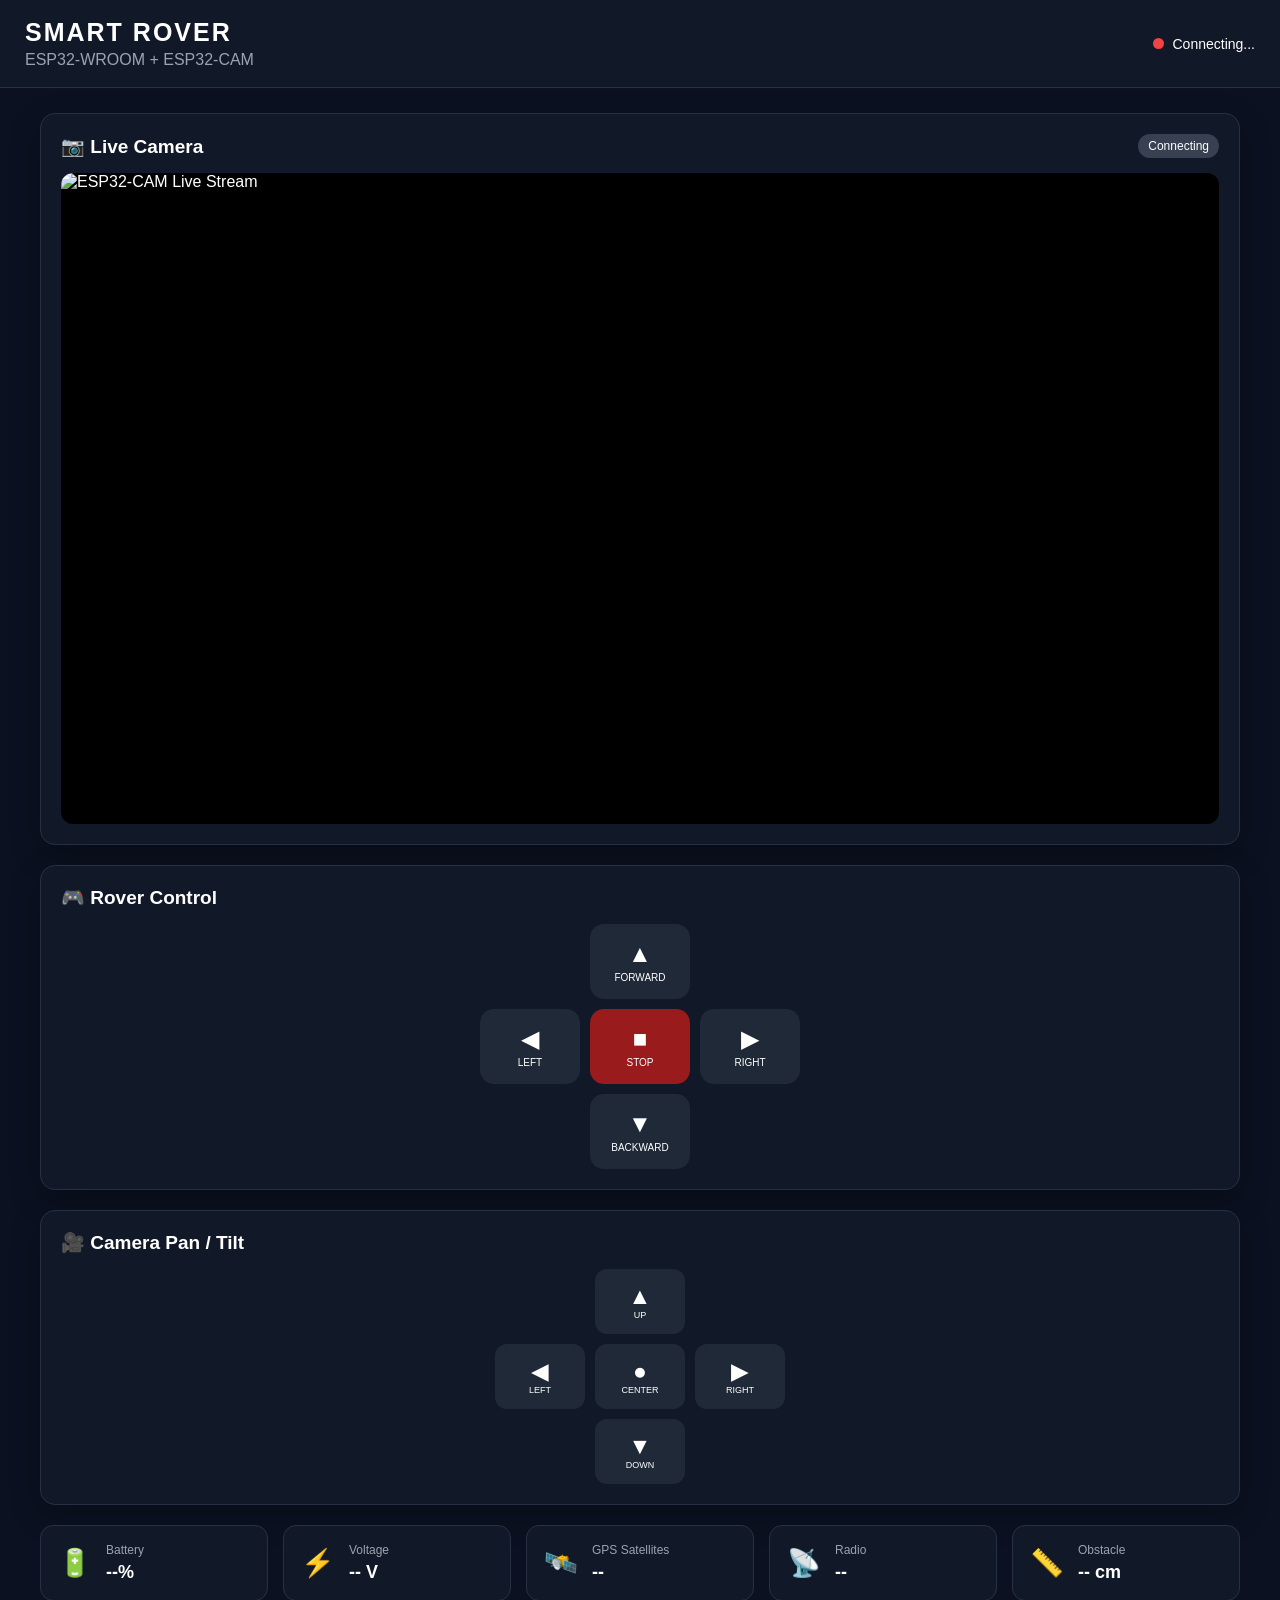
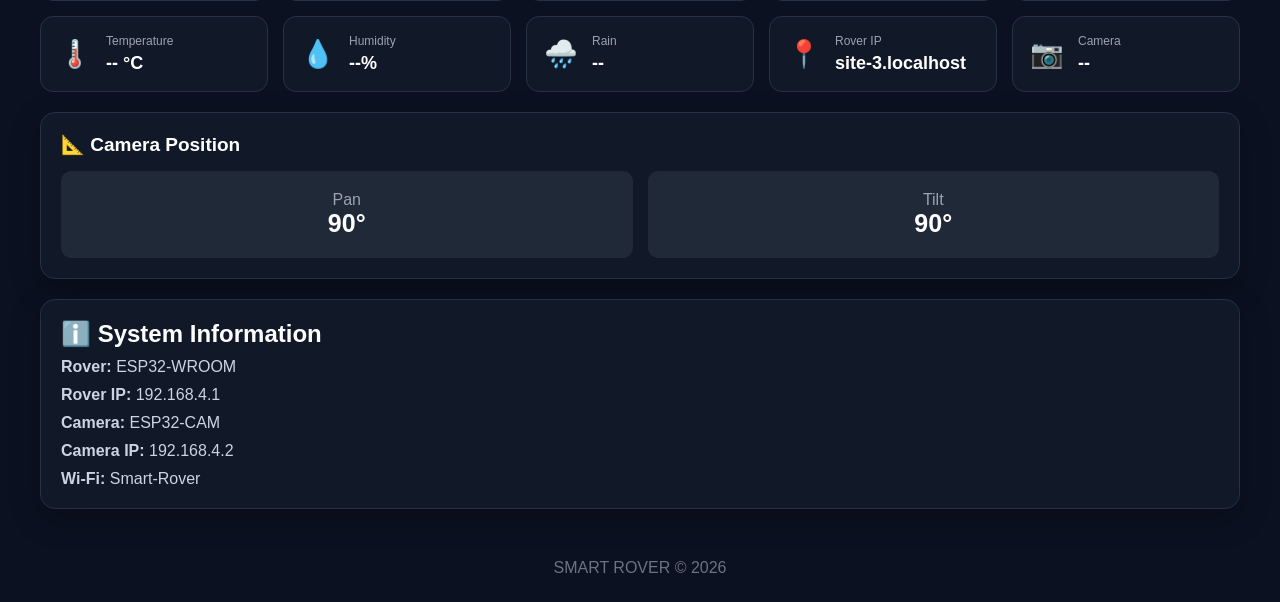
==== commit ec752f8e: "Update index.html" ====
--- a/Website/index.html
+++ b/Website/index.html
@@ -1,302 +1,442 @@
 <!DOCTYPE html>
 <html lang="en">
+
 <head>
-    <meta charset="UTF-8">
-
-    <meta name="viewport"
-          content="width=device-width, initial-scale=1.0">
-
-    <title>Smart Rover Control</title>
-
-    <link rel="stylesheet" href="style.css">
+
+<meta charset="UTF-8">
+
+<meta name="viewport"
+      content="width=device-width,initial-scale=1.0">
+
+<title>Smart Rover Control</title>
+
+<link rel="stylesheet"
+      href="style.css">
+
 </head>
 
 <body>
 
 <header class="topbar">
-    <div>
-        <h1>SMART ROVER</h1>
-        <p>ESP32 Rover Control System</p>
-    </div>
-
-    <div class="connection">
-        <span id="connectionDot" class="dot offline"></span>
-        <span id="connectionText">Connecting...</span>
-    </div>
+
+<div>
+
+<h1>SMART ROVER</h1>
+
+<p>ESP32-WROOM + ESP32-CAM</p>
+
+</div>
+
+<div class="connection">
+
+<span id="connectionDot"
+      class="dot offline"></span>
+
+<span id="connectionText">
+Connecting...
+</span>
+
+</div>
+
 </header>
 
 
 <main class="dashboard">
 
-    <!-- CAMERA -->
-    <section class="card camera-card">
-
-        <div class="card-title">
-            <h2>📷 Live Camera</h2>
-
-            <span id="cameraStatus" class="status">
-                Connecting
-            </span>
-        </div>
-
-        <div class="camera-container">
-
-            <iframe
-                id="cameraFrame"
-                src="http://192.168.4.2"
-                allowfullscreen>
-            </iframe>
-
-        </div>
-
-    </section>
-
-
-    <!-- ROVER CONTROL -->
-    <section class="card">
-
-        <div class="card-title">
-            <h2>🎮 Rover Control</h2>
-        </div>
-
-        <div class="control-pad">
-
-            <button
-                class="control-button forward"
-                id="forwardBtn">
-                ▲
-                <span>FORWARD</span>
-            </button>
-
-            <div class="middle-controls">
-
-                <button
-                    class="control-button"
-                    id="leftBtn">
-                    ◀
-                    <span>LEFT</span>
-                </button>
-
-                <button
-                    class="control-button stop"
-                    id="stopBtn">
-                    ■
-                    <span>STOP</span>
-                </button>
-
-                <button
-                    class="control-button"
-                    id="rightBtn">
-                    ▶
-                    <span>RIGHT</span>
-                </button>
-
-            </div>
-
-            <button
-                class="control-button backward"
-                id="backwardBtn">
-                ▼
-                <span>BACKWARD</span>
-            </button>
-
-        </div>
-
-    </section>
-
-
-    <!-- CAMERA PAN / TILT -->
-    <section class="card">
-
-        <div class="card-title">
-            <h2>🎥 Camera Pan / Tilt</h2>
-        </div>
-
-        <div class="camera-controls">
-
-            <button id="cameraUp">
-                ▲
-                <small>UP</small>
-            </button>
-
-            <div class="camera-middle">
-
-                <button id="cameraLeft">
-                    ◀
-                    <small>LEFT</small>
-                </button>
-
-                <button id="cameraCenter">
-                    ●
-                    <small>CENTER</small>
-                </button>
-
-                <button id="cameraRight">
-                    ▶
-                    <small>RIGHT</small>
-                </button>
-
-            </div>
-
-            <button id="cameraDown">
-                ▼
-                <small>DOWN</small>
-            </button>
-
-        </div>
-
-    </section>
-
-
-    <!-- STATUS -->
-    <section class="status-grid">
-
-        <div class="status-card">
-            <div class="status-icon">🔋</div>
-            <div>
-                <p>Battery</p>
-                <h3>
-                    <span id="battery">--</span>%
-                </h3>
-            </div>
-        </div>
-
-
-        <div class="status-card">
-            <div class="status-icon">🛰️</div>
-            <div>
-                <p>GPS Satellites</p>
-                <h3 id="satellites">--</h3>
-            </div>
-        </div>
-
-
-        <div class="status-card">
-            <div class="status-icon">📡</div>
-            <div>
-                <p>Radio</p>
-                <h3 id="radio">--</h3>
-            </div>
-        </div>
-
-
-        <div class="status-card">
-            <div class="status-icon">📏</div>
-            <div>
-                <p>Obstacle</p>
-                <h3>
-                    <span id="distance">--</span> cm
-                </h3>
-            </div>
-        </div>
-
-
-        <div class="status-card">
-            <div class="status-icon">🌡️</div>
-            <div>
-                <p>Temperature</p>
-                <h3>
-                    <span id="temperature">--</span> °C
-                </h3>
-            </div>
-        </div>
-
-
-        <div class="status-card">
-            <div class="status-icon">💧</div>
-            <div>
-                <p>Humidity</p>
-                <h3>
-                    <span id="humidity">--</span>%
-                </h3>
-            </div>
-        </div>
-
-
-        <div class="status-card">
-            <div class="status-icon">🌧️</div>
-            <div>
-                <p>Rain</p>
-                <h3 id="rain">--</h3>
-            </div>
-        </div>
-
-
-        <div class="status-card">
-            <div class="status-icon">📍</div>
-            <div>
-                <p>Rover IP</p>
-                <h3 id="roverIP">--</h3>
-            </div>
-        </div>
-
-    </section>
-
-
-    <!-- CAMERA POSITION -->
-    <section class="card">
-
-        <div class="card-title">
-            <h2>Camera Position</h2>
-        </div>
-
-        <div class="position-grid">
-
-            <div>
-                <p>Pan</p>
-                <strong>
-                    <span id="pan">90</span>°
-                </strong>
-            </div>
-
-            <div>
-                <p>Tilt</p>
-                <strong>
-                    <span id="tilt">90</span>°
-                </strong>
-            </div>
-
-        </div>
-
-    </section>
-
-
-    <!-- SYSTEM INFORMATION -->
-    <section class="card information">
-
-        <h2>ℹ️ System Information</h2>
-
-        <p>
-            <strong>Rover Controller:</strong>
-            ESP32-WROOM
-        </p>
-
-        <p>
-            <strong>Camera Controller:</strong>
-            ESP32-CAM
-        </p>
-
-        <p>
-            <strong>Camera IP:</strong>
-            192.168.4.2
-        </p>
-
-        <p>
-            <strong>Connection:</strong>
-            Local Wi-Fi
-        </p>
-
-    </section>
+
+<section class="card">
+
+<div class="card-title">
+
+<h2>📷 Live Camera</h2>
+
+<span id="cameraStatus"
+      class="status">
+Connecting
+</span>
+
+</div>
+
+<div class="camera-container">
+
+<img
+id="cameraStream"
+src="http://192.168.4.2:81/stream"
+alt="ESP32-CAM Live Stream">
+
+</div>
+
+</section>
+
+
+<section class="card">
+
+<div class="card-title">
+
+<h2>🎮 Rover Control</h2>
+
+</div>
+
+<div class="control-pad">
+
+<button
+id="forwardBtn"
+class="control-button">
+
+▲
+
+<span>FORWARD</span>
+
+</button>
+
+
+<div class="middle-controls">
+
+<button
+id="leftBtn"
+class="control-button">
+
+◀
+
+<span>LEFT</span>
+
+</button>
+
+
+<button
+id="stopBtn"
+class="control-button stop">
+
+■
+
+<span>STOP</span>
+
+</button>
+
+
+<button
+id="rightBtn"
+class="control-button">
+
+▶
+
+<span>RIGHT</span>
+
+</button>
+
+</div>
+
+
+<button
+id="backwardBtn"
+class="control-button">
+
+▼
+
+<span>BACKWARD</span>
+
+</button>
+
+</div>
+
+</section>
+
+
+<section class="card">
+
+<div class="card-title">
+
+<h2>🎥 Camera Pan / Tilt</h2>
+
+</div>
+
+<div class="camera-controls">
+
+<button id="cameraUp">
+▲
+<small>UP</small>
+</button>
+
+<div class="camera-middle">
+
+<button id="cameraLeft">
+◀
+<small>LEFT</small>
+</button>
+
+<button id="cameraCenter">
+●
+<small>CENTER</small>
+</button>
+
+<button id="cameraRight">
+▶
+<small>RIGHT</small>
+</button>
+
+</div>
+
+<button id="cameraDown">
+▼
+<small>DOWN</small>
+</button>
+
+</div>
+
+</section>
+
+
+<section class="status-grid">
+
+
+<div class="status-card">
+
+<div class="status-icon">🔋</div>
+
+<div>
+
+<p>Battery</p>
+
+<h3>
+<span id="battery">--</span>%
+</h3>
+
+</div>
+
+</div>
+
+
+<div class="status-card">
+
+<div class="status-icon">⚡</div>
+
+<div>
+
+<p>Voltage</p>
+
+<h3>
+<span id="voltage">--</span> V
+</h3>
+
+</div>
+
+</div>
+
+
+<div class="status-card">
+
+<div class="status-icon">🛰️</div>
+
+<div>
+
+<p>GPS Satellites</p>
+
+<h3 id="satellites">
+--
+</h3>
+
+</div>
+
+</div>
+
+
+<div class="status-card">
+
+<div class="status-icon">📡</div>
+
+<div>
+
+<p>Radio</p>
+
+<h3 id="radio">
+--
+</h3>
+
+</div>
+
+</div>
+
+
+<div class="status-card">
+
+<div class="status-icon">📏</div>
+
+<div>
+
+<p>Obstacle</p>
+
+<h3>
+<span id="distance">--</span> cm
+</h3>
+
+</div>
+
+</div>
+
+
+<div class="status-card">
+
+<div class="status-icon">🌡️</div>
+
+<div>
+
+<p>Temperature</p>
+
+<h3>
+<span id="temperature">--</span> °C
+</h3>
+
+</div>
+
+</div>
+
+
+<div class="status-card">
+
+<div class="status-icon">💧</div>
+
+<div>
+
+<p>Humidity</p>
+
+<h3>
+<span id="humidity">--</span>%
+</h3>
+
+</div>
+
+</div>
+
+
+<div class="status-card">
+
+<div class="status-icon">🌧️</div>
+
+<div>
+
+<p>Rain</p>
+
+<h3 id="rain">
+--
+</h3>
+
+</div>
+
+</div>
+
+
+<div class="status-card">
+
+<div class="status-icon">📍</div>
+
+<div>
+
+<p>Rover IP</p>
+
+<h3 id="roverIP">
+192.168.4.1
+</h3>
+
+</div>
+
+</div>
+
+
+<div class="status-card">
+
+<div class="status-icon">📷</div>
+
+<div>
+
+<p>Camera</p>
+
+<h3 id="cameraConnection">
+--
+</h3>
+
+</div>
+
+</div>
+
+</section>
+
+
+<section class="card">
+
+<div class="card-title">
+
+<h2>📐 Camera Position</h2>
+
+</div>
+
+<div class="position-grid">
+
+<div>
+
+<p>Pan</p>
+
+<strong>
+<span id="pan">90</span>°
+</strong>
+
+</div>
+
+<div>
+
+<p>Tilt</p>
+
+<strong>
+<span id="tilt">90</span>°
+</strong>
+
+</div>
+
+</div>
+
+</section>
+
+
+<section class="card information">
+
+<h2>ℹ️ System Information</h2>
+
+<p>
+<strong>Rover:</strong>
+ESP32-WROOM
+</p>
+
+<p>
+<strong>Rover IP:</strong>
+192.168.4.1
+</p>
+
+<p>
+<strong>Camera:</strong>
+ESP32-CAM
+</p>
+
+<p>
+<strong>Camera IP:</strong>
+192.168.4.2
+</p>
+
+<p>
+<strong>Wi-Fi:</strong>
+Smart-Rover
+</p>
+
+</section>
 
 </main>
 
 
 <footer>
-    SMART ROVER © 2026
+SMART ROVER © 2026
 </footer>
 
 
 <script src="app.js"></script>
 
 </body>
+
 </html>
--- a/Website/style.css
+++ b/Website/style.css
@@ -1,707 +1,384 @@
-/* =========================================
-   SMART ROVER
-   Main Website Style
-========================================= */
-
 * {
     box-sizing: border-box;
-}
-
+    margin: 0;
+    padding: 0;
+}
 
 body {
-    margin: 0;
-
-    font-family:
-        Arial,
-        Helvetica,
-        sans-serif;
-
-    background:
-        #0b0f14;
-
+    font-family: Arial, Helvetica, sans-serif;
+    background: #0b1120;
     color: #ffffff;
-}
-
-
-/* =========================================
+    min-height: 100vh;
+}
+
+
+/* =========================
    TOP BAR
-========================================= */
+   ========================= */
 
 .topbar {
-
-    display: flex;
-
+    background: #111827;
+    border-bottom: 1px solid #263244;
+
+    padding: 18px 25px;
+
+    display: flex;
     justify-content: space-between;
-
-    align-items: center;
-
-    padding: 18px 30px;
-
-    background: #111820;
-
-    border-bottom:
-        1px solid #26313c;
+    align-items: center;
 
     position: sticky;
-
     top: 0;
-
-    z-index: 10;
-}
-
+    z-index: 100;
+}
 
 .topbar h1 {
-
-    margin: 0;
-
-    font-size: 28px;
-}
-
+    font-size: 25px;
+    letter-spacing: 2px;
+}
 
 .topbar p {
-
-    margin:
-        5px 0 0;
-
-    color: #8996a3;
+    color: #9ca3af;
+    margin-top: 4px;
+}
+
+
+/* =========================
+   CONNECTION
+   ========================= */
+
+.connection {
+    display: flex;
+    align-items: center;
+    gap: 9px;
 
     font-size: 14px;
 }
 
-
-.connection {
-
-    display: flex;
-
-    align-items: center;
-
-    gap: 8px;
-
-    font-weight: bold;
-}
-
-
 .dot {
-
-    width: 12px;
-
-    height: 12px;
+    width: 11px;
+    height: 11px;
 
     border-radius: 50%;
-
-    display: inline-block;
-}
-
-
-.dot.online {
-
-    background: #25d366;
-
-    box-shadow:
-        0 0 10px #25d366;
-}
-
-
-.dot.offline {
-
-    background: #e53935;
-}
-
-
-/* =========================================
+}
+
+.online {
+    background: #22c55e;
+    box-shadow: 0 0 10px #22c55e;
+}
+
+.offline {
+    background: #ef4444;
+}
+
+
+/* =========================
    DASHBOARD
-========================================= */
+   ========================= */
 
 .dashboard {
-
-    width: 95%;
-
-    max-width: 1200px;
-
-    margin:
-        25px auto;
-
-    display: flex;
-
+    width: min(1200px, 94%);
+    margin: 25px auto;
+
+    display: grid;
+    gap: 20px;
+}
+
+
+/* =========================
+   CARD
+   ========================= */
+
+.card {
+    background: #111827;
+
+    border: 1px solid #263244;
+
+    border-radius: 15px;
+
+    padding: 20px;
+
+    box-shadow: 0 10px 30px rgba(0,0,0,.25);
+}
+
+.card-title {
+    display: flex;
+    justify-content: space-between;
+    align-items: center;
+
+    margin-bottom: 15px;
+}
+
+.card-title h2 {
+    font-size: 19px;
+}
+
+
+/* =========================
+   CAMERA
+   ========================= */
+
+.camera-container {
+    width: 100%;
+    aspect-ratio: 16 / 9;
+
+    background: #000;
+
+    border-radius: 12px;
+
+    overflow: hidden;
+}
+
+.camera-container iframe {
+    width: 100%;
+    height: 100%;
+
+    border: 0;
+}
+
+
+/* =========================
+   STATUS LABEL
+   ========================= */
+
+.status {
+    padding: 5px 10px;
+
+    border-radius: 20px;
+
+    font-size: 12px;
+
+    background: #374151;
+}
+
+
+/* =========================
+   CONTROL PAD
+   ========================= */
+
+.control-pad {
+    max-width: 400px;
+    margin: auto;
+
+    display: flex;
     flex-direction: column;
 
-    gap: 20px;
-}
-
-
-/* =========================================
-   CARDS
-========================================= */
-
-.card {
-
-    background:
-        #151c24;
-
-    border:
-        1px solid #27323e;
-
-    border-radius: 16px;
+    align-items: center;
+
+    gap: 10px;
+}
+
+.middle-controls {
+    display: flex;
+    gap: 10px;
+}
+
+.control-button {
+    width: 100px;
+    height: 75px;
+
+    border: 0;
+    border-radius: 14px;
+
+    background: #1f2937;
+    color: white;
+
+    font-size: 24px;
+
+    cursor: pointer;
+
+    display: flex;
+    flex-direction: column;
+
+    justify-content: center;
+    align-items: center;
+
+    transition: .15s;
+}
+
+.control-button span {
+    font-size: 10px;
+    margin-top: 4px;
+}
+
+.control-button:hover {
+    background: #374151;
+    transform: translateY(-2px);
+}
+
+.control-button:active {
+    transform: scale(.94);
+}
+
+.stop {
+    background: #991b1b;
+}
+
+.stop:hover {
+    background: #dc2626;
+}
+
+.forward,
+.backward {
+    width: 120px;
+}
+
+
+/* =========================
+   CAMERA CONTROLS
+   ========================= */
+
+.camera-controls {
+    display: flex;
+    flex-direction: column;
+    align-items: center;
+
+    gap: 10px;
+}
+
+.camera-middle {
+    display: flex;
+    gap: 10px;
+}
+
+.camera-controls button {
+    width: 90px;
+    height: 65px;
+
+    border: 0;
+    border-radius: 12px;
+
+    background: #1f2937;
+
+    color: white;
+
+    font-size: 23px;
+
+    cursor: pointer;
+
+    transition: .15s;
+}
+
+.camera-controls button:hover {
+    background: #374151;
+}
+
+.camera-controls button:active {
+    transform: scale(.93);
+}
+
+.camera-controls small {
+    display: block;
+    font-size: 9px;
+}
+
+
+/* =========================
+   STATUS GRID
+   ========================= */
+
+.status-grid {
+    display: grid;
+
+    grid-template-columns:
+        repeat(auto-fit, minmax(190px, 1fr));
+
+    gap: 15px;
+}
+
+.status-card {
+    background: #111827;
+
+    border: 1px solid #263244;
+
+    border-radius: 13px;
+
+    padding: 17px;
+
+    display: flex;
+    align-items: center;
+
+    gap: 14px;
+}
+
+.status-icon {
+    font-size: 27px;
+}
+
+.status-card p {
+    color: #9ca3af;
+
+    font-size: 12px;
+
+    margin-bottom: 5px;
+}
+
+.status-card h3 {
+    font-size: 18px;
+}
+
+
+/* =========================
+   CAMERA POSITION
+   ========================= */
+
+.position-grid {
+    display: grid;
+
+    grid-template-columns: 1fr 1fr;
+
+    gap: 15px;
+}
+
+.position-grid div {
+    background: #1f2937;
 
     padding: 20px;
 
-    box-shadow:
-        0 8px 25px rgba(0, 0, 0, 0.25);
-}
-
-
-.card-title {
-
-    display: flex;
-
-    align-items: center;
-
-    justify-content: space-between;
-
-    margin-bottom: 15px;
-}
-
-
-.card-title h2 {
-
-    margin: 0;
-
-    font-size: 20px;
-}
-
-
-/* =========================================
-   BADGES
-========================================= */
-
-.badge {
-
-    background: #29333d;
-
-    color: #aeb9c4;
-
-    padding:
-        6px 12px;
-
-    border-radius: 20px;
-
-    font-size: 12px;
-
-    font-weight: bold;
-}
-
-
-.badge.online {
-
-    background: #103c28;
-
-    color: #45e58a;
-}
-
-
-/* =========================================
-   CAMERA
-========================================= */
-
-.camera-container {
-
-    background: #080b0e;
-
-    border-radius: 12px;
-
-    overflow: hidden;
-
-    min-height: 300px;
-
-    display: flex;
-
-    justify-content: center;
-
-    align-items: center;
-
-    position: relative;
-}
-
-
-#cameraStream {
-
-    width: 100%;
-
-    max-height: 600px;
-
-    object-fit: contain;
-
-    display: none;
-}
-
-
-.camera-placeholder {
+    border-radius: 10px;
 
     text-align: center;
-
-    padding: 50px;
-
-    color: #7f8b96;
-}
-
-
-.camera-icon {
-
-    font-size: 60px;
-
-    margin-bottom: 15px;
-}
-
-
-/* =========================================
-   STATUS CARDS
-========================================= */
-
-.status-grid {
-
-    display: grid;
-
-    grid-template-columns:
-        repeat(6, 1fr);
-
-    gap: 15px;
-}
-
-
-.status-card {
-
-    display: flex;
-
-    align-items: center;
-
-    gap: 15px;
-}
-
-
-.status-icon {
-
-    font-size: 30px;
-}
-
-
-.status-card p {
-
-    margin: 0;
-
-    color: #8996a3;
-
-    font-size: 13px;
-}
-
-
-.status-card h3 {
-
-    margin:
-        4px 0;
-
-    font-size: 22px;
-}
-
-
-.status-card small {
-
-    color: #687581;
-}
-
-
-/* =========================================
-   ROVER CONTROL
-========================================= */
-
-.control-card {
-
+}
+
+.position-grid p {
+    color: #9ca3af;
+}
+
+.position-grid strong {
+    font-size: 25px;
+}
+
+
+/* =========================
+   INFORMATION
+   ========================= */
+
+.information p {
+    margin-top: 10px;
+
+    color: #cbd5e1;
+}
+
+
+/* =========================
+   FOOTER
+   ========================= */
+
+footer {
     text-align: center;
-}
-
-
-.control-pad {
-
-    display: flex;
-
-    flex-direction: column;
-
-    align-items: center;
-
-    gap: 8px;
-}
-
-
-.middle-controls {
-
-    display: flex;
-
-    gap: 10px;
-}
-
-
-.control-button {
-
-    width: 110px;
-
-    height: 75px;
-
-    border: none;
-
-    border-radius: 14px;
-
-    background: #27323d;
-
-    color: white;
-
-    font-size: 30px;
-
-    font-weight: bold;
-
-    cursor: pointer;
-
-    transition:
-        transform 0.1s,
-        background 0.1s;
-}
-
-
-.control-button span {
-
-    display: block;
-
-    font-size: 11px;
-
-    margin-top: 4px;
-
-    color: #aab4bd;
-}
-
-
-.control-button:hover {
-
-    background: #344351;
-}
-
-
-.control-button:active {
-
-    transform: scale(0.94);
-}
-
-
-.control-button.stop {
-
-    background: #a51d2d;
-}
-
-
-.control-button.stop:hover {
-
-    background: #c52638;
-}
-
-
-.forward {
-
-    background: #1b5435;
-}
-
-
-.backward {
-
-    background: #3e3420;
-}
-
-
-/* =========================================
-   TWO COLUMN
-========================================= */
-
-.two-column {
-
-    display: grid;
-
-    grid-template-columns:
-        1fr 1fr;
-
-    gap: 20px;
-}
-
-
-/* =========================================
-   CAMERA CONTROLS
-========================================= */
-
-.camera-controls {
-
-    text-align: center;
-}
-
-
-.camera-button {
-
-    width: 65px;
-
-    height: 55px;
-
-    margin: 5px;
-
-    border: none;
-
-    border-radius: 12px;
-
-    background: #27323d;
-
-    color: white;
-
-    font-size: 22px;
-
-    cursor: pointer;
-}
-
-
-.camera-button:hover {
-
-    background: #344351;
-}
-
-
-.camera-button.center {
-
-    background: #1e6840;
-}
-
-
-.hint {
-
-    color: #77838e;
-
-    font-size: 12px;
-
-    margin-top: 10px;
-}
-
-
-/* =========================================
-   SAFETY
-========================================= */
-
-.safety-row {
-
-    display: flex;
-
-    justify-content: space-between;
-
-    padding:
-        13px 5px;
-
-    border-bottom:
-        1px solid #27323d;
-}
-
-
-.safety-row:last-child {
-
-    border-bottom: none;
-}
-
-
-.safety-row strong {
-
-    color: #45d483;
-}
-
-
-/* =========================================
-   GPS
-========================================= */
-
-.gps-grid {
-
-    display: grid;
-
-    grid-template-columns:
-        repeat(3, 1fr);
-
-    gap: 15px;
-}
-
-
-.gps-grid div {
-
-    background: #10161d;
-
-    padding: 15px;
-
-    border-radius: 10px;
-}
-
-
-.gps-grid p {
-
-    margin:
-        0 0 7px;
-
-    color: #7f8b96;
-
-    font-size: 13px;
-}
-
-
-.gps-grid strong {
-
-    font-size: 17px;
-}
-
-
-/* =========================================
-   SPEAKER
-========================================= */
-
-.speaker-controls {
-
-    display: flex;
-
-    gap: 10px;
-}
-
-
-.speaker-controls input {
-
-    flex: 1;
-
-    padding: 14px;
-
-    border: 1px solid #34404c;
-
-    border-radius: 10px;
-
-    background: #0e141a;
-
-    color: white;
-
-    outline: none;
-
-    font-size: 15px;
-}
-
-
-.primary-button {
-
-    border: none;
-
-    border-radius: 10px;
-
-    padding:
-        12px 18px;
-
-    background: #246bce;
-
-    color: white;
-
-    font-weight: bold;
-
-    cursor: pointer;
-}
-
-
-.primary-button:hover {
-
-    background: #2e7de5;
-}
-
-
-/* =========================================
-   SYSTEM
-========================================= */
-
-.system-grid {
-
-    display: grid;
-
-    grid-template-columns:
-        repeat(4, 1fr);
-
-    gap: 15px;
-}
-
-
-.system-grid div {
-
-    background: #10161d;
-
-    padding: 15px;
-
-    border-radius: 10px;
-}
-
-
-.system-grid span {
-
-    display: block;
-
-    color: #7f8b96;
-
-    font-size: 12px;
-
-    margin-bottom: 6px;
-}
-
-
-.system-grid strong {
-
-    font-size: 14px;
-
-    word-break: break-word;
-}
-
-
-/* =========================================
-   FOOTER
-========================================= */
-
-footer {
-
-    text-align: center;
-
-    padding:
-        25px;
-
-    color: #65717c;
-
-    font-size: 12px;
-
-    border-top:
-        1px solid #1f2933;
-
-    margin-top: 30px;
-}
-
-
-/* =========================================
-   RESPONSIVE
-========================================= */
-
-@media (max-width: 1000px) {
-
-    .status-grid {
-
-        grid-template-columns:
-            repeat(3, 1fr);
-    }
-
-    .system-grid {
-
-        grid-template-columns:
-            repeat(2, 1fr);
-    }
-}
-
-
-@media (max-width: 700px) {
+
+    color: #6b7280;
+
+    padding: 25px;
+}
+
+
+/* =========================
+   MOBILE
+   ========================= */
+
+@media (max-width: 600px) {
 
     .topbar {
-
         padding: 15px;
 
         flex-direction: column;
@@ -711,70 +388,25 @@
         gap: 10px;
     }
 
-
-    .dashboard {
-
-        width: 94%;
-    }
-
-
-    .status-grid {
-
-        grid-template-columns:
-            repeat(2, 1fr);
-    }
-
-
-    .two-column {
-
-        grid-template-columns:
-            1fr;
-    }
-
-
-    .gps-grid {
-
-        grid-template-columns:
-            1fr;
-    }
-
-
-    .speaker-controls {
-
-        flex-direction: column;
-    }
-
+    .topbar h1 {
+        font-size: 21px;
+    }
 
     .control-button {
-
-        width: 90px;
-
-        height: 70px;
-    }
-}
-
-
-@media (max-width: 450px) {
-
-    .status-grid {
-
-        grid-template-columns:
-            1fr 1fr;
-    }
-
-
-    .control-button {
-
-        width: 80px;
-
-        height: 65px;
-
-        font-size: 24px;
-    }
-
-
-    .middle-controls {
-
-        gap: 3px;
-    }
-}
+        width: 85px;
+        height: 68px;
+    }
+
+    .forward,
+    .backward {
+        width: 105px;
+    }
+
+    .camera-controls button {
+        width: 75px;
+    }
+
+    .position-grid {
+        grid-template-columns: 1fr;
+    }
+}
